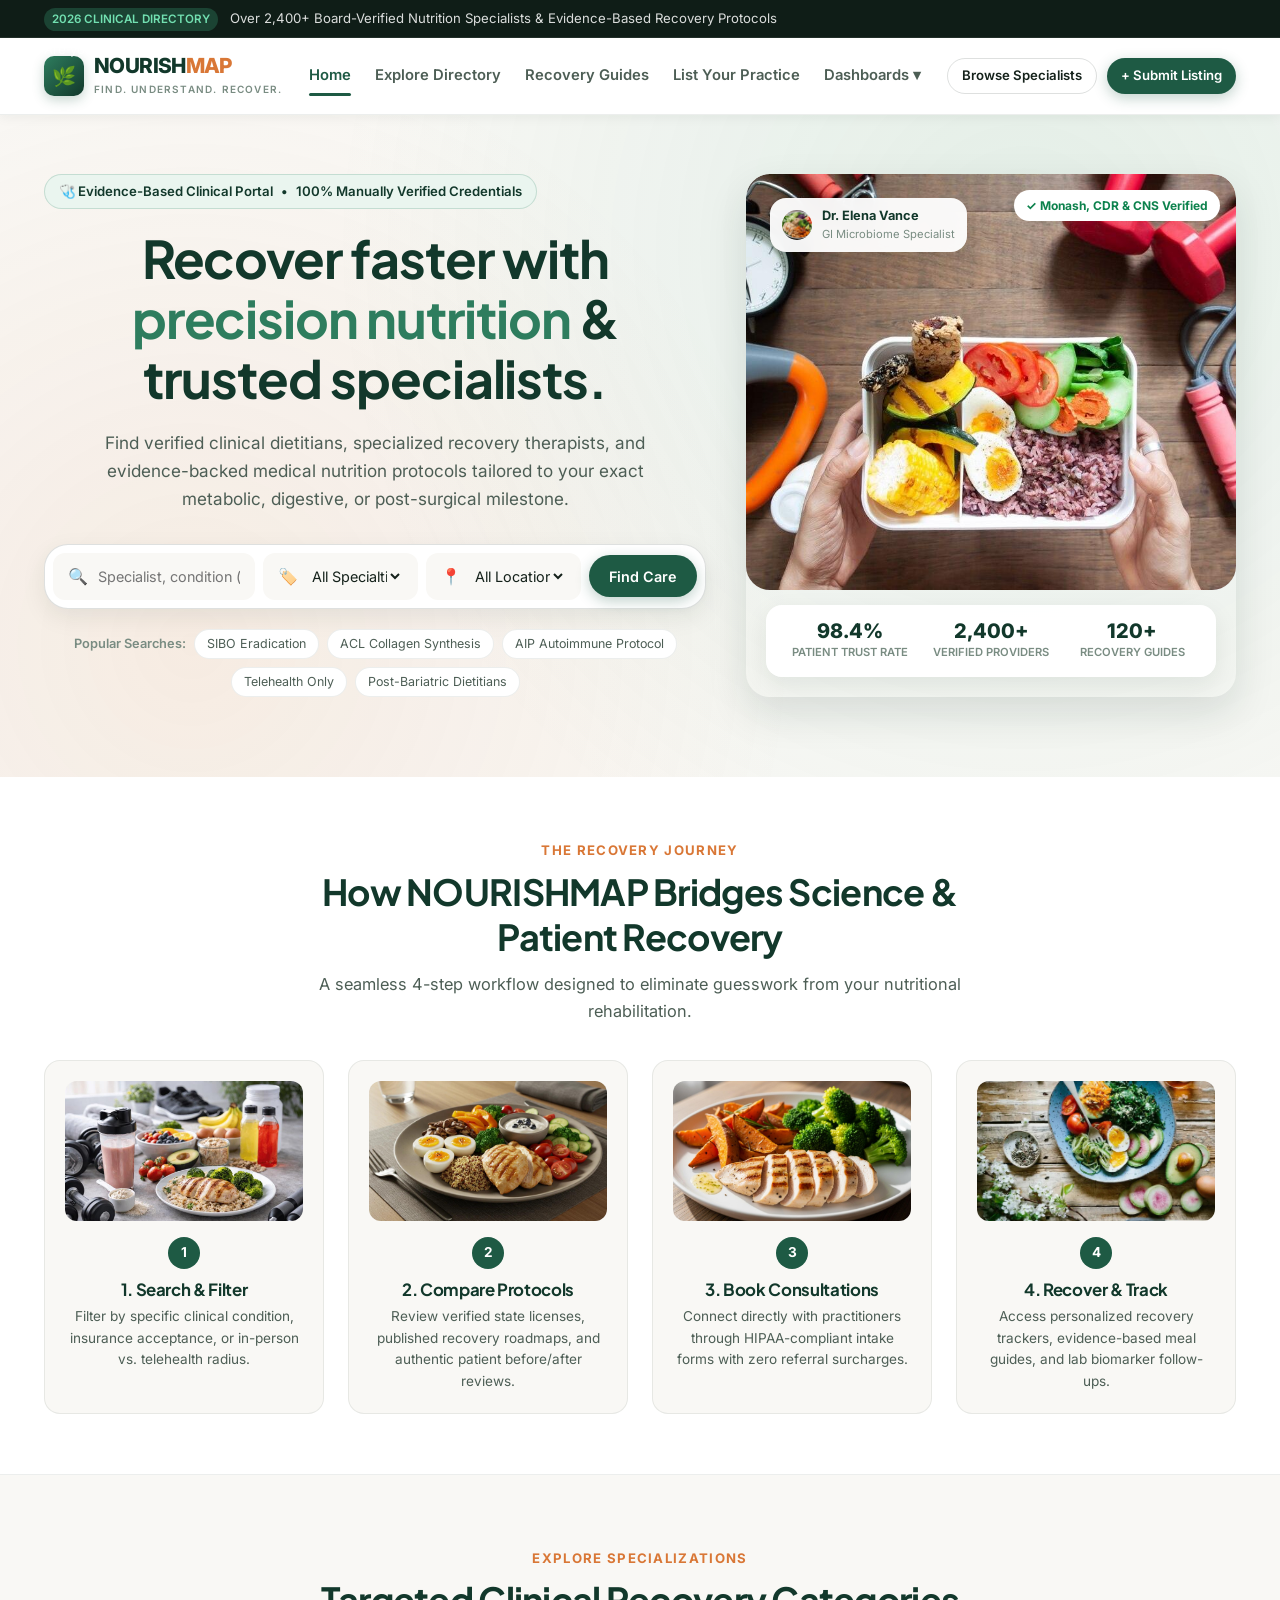
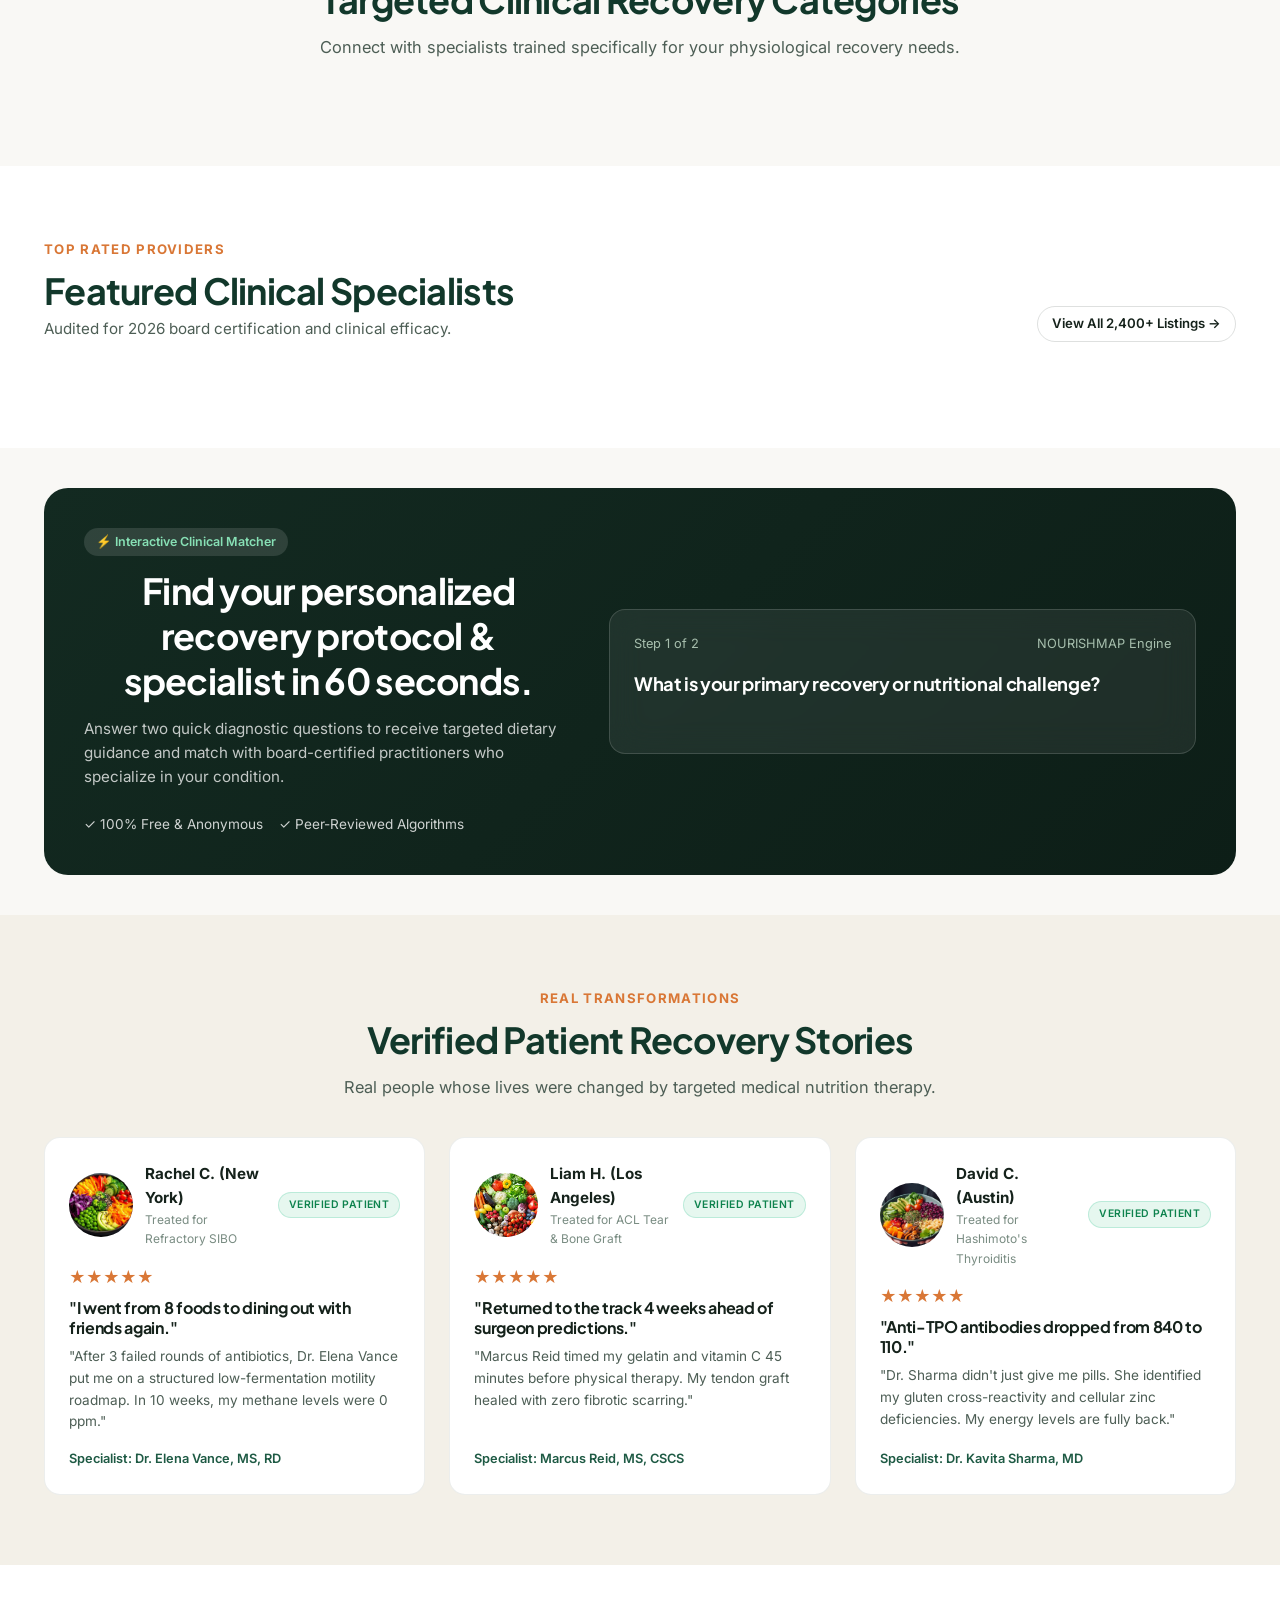
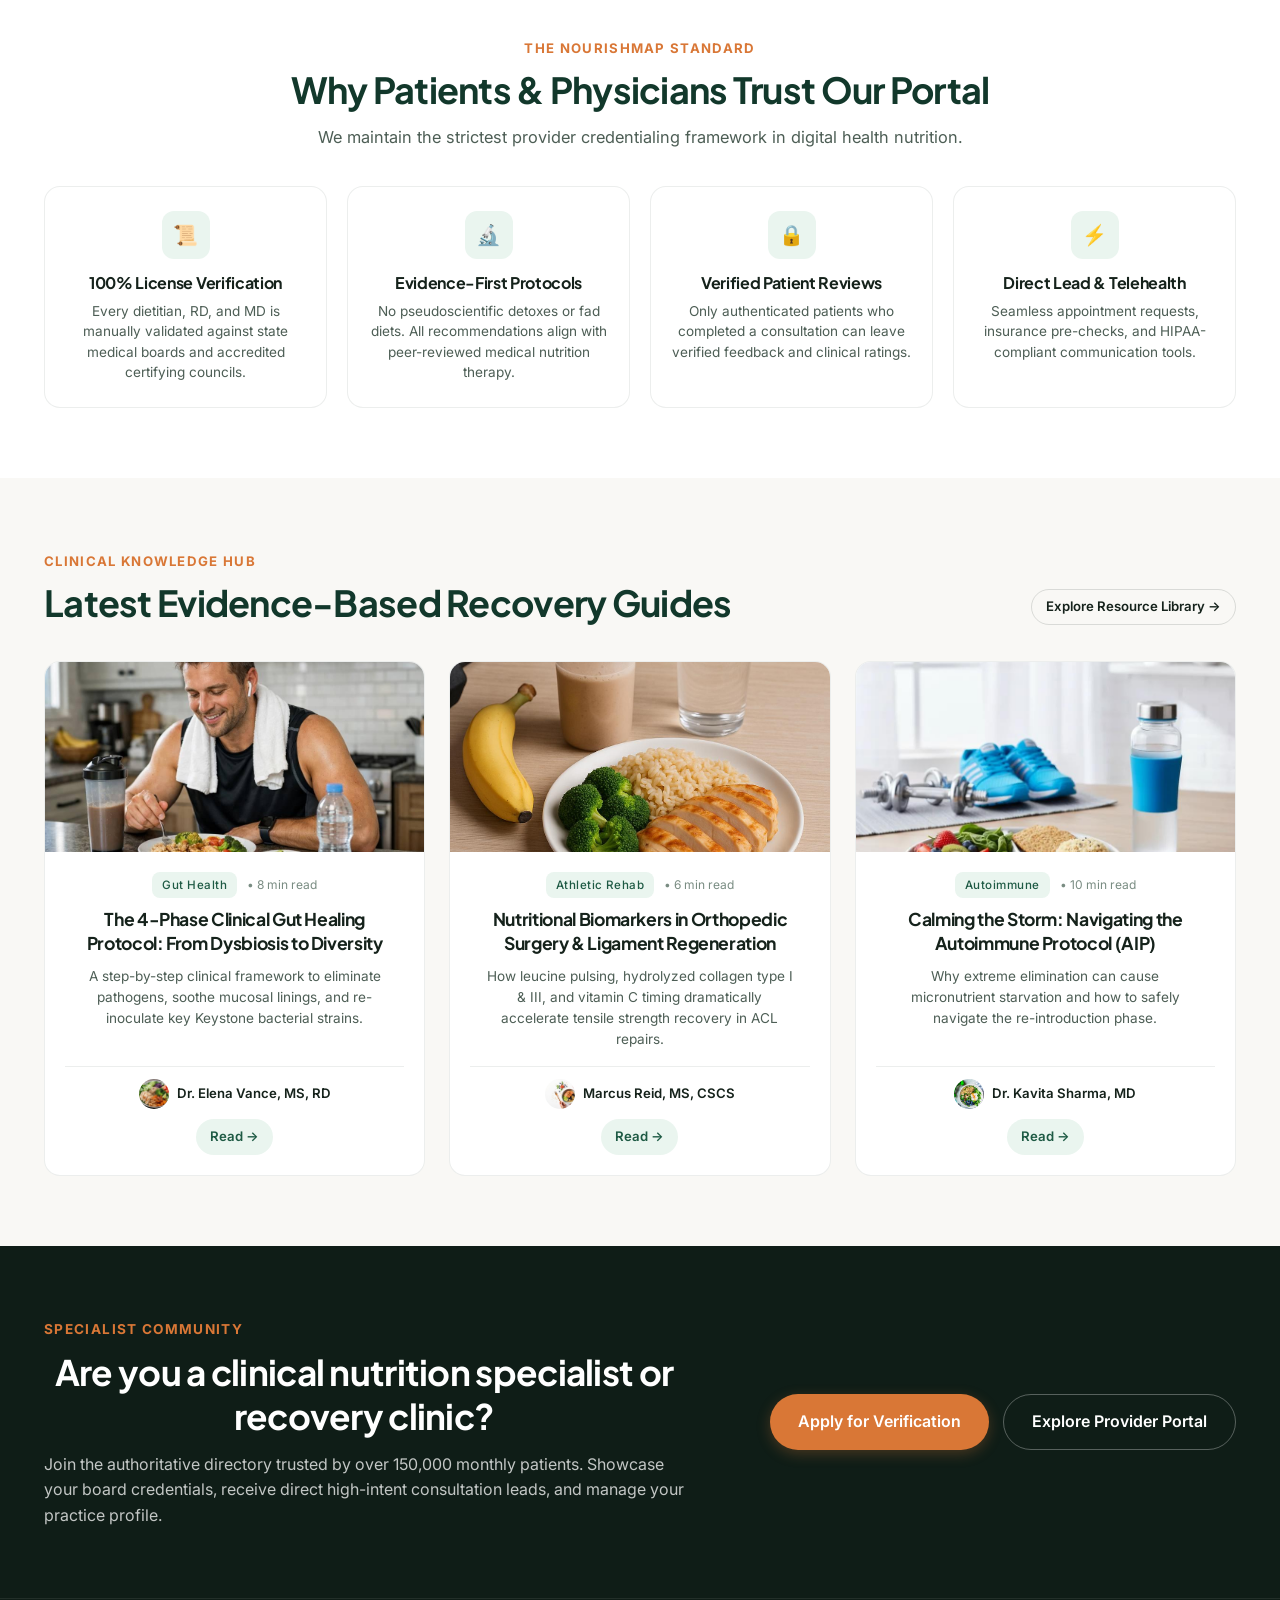
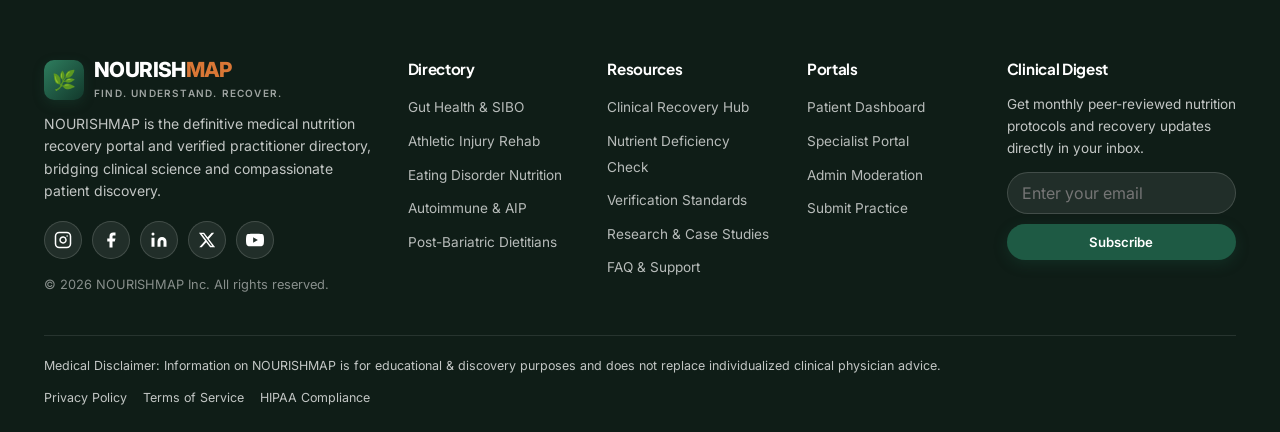
==== index.html @ ae3eff1d "first commit" ====
<!DOCTYPE html>
<html lang="en">
<head>
  <meta charset="UTF-8">
  <meta name="viewport" content="width=device-width, initial-scale=1.0">
  <title>NOURISHMAP — Nutrition Recovery Guide & Directory Portal | Find. Understand. Recover.</title>
  <meta name="description" content="Discover verified clinical nutritionists, dietitians, and specialized recovery protocols for Gut Health, Post-Bariatric, Eating Disorders, Autoimmune, and Athletic Injury.">
  
  <!-- Favicon -->
  <link rel="icon" type="image/svg+xml" href="images/favicon.svg">
  <link rel="alternate icon" href="favicon.svg">
  
  <!-- Fonts -->
  <link rel="preconnect" href="https://fonts.googleapis.com">
  <link rel="preconnect" href="https://fonts.gstatic.com" crossorigin>
  <link href="https://fonts.googleapis.com/css2?family=Fraunces:ital,opsz,wght@0,9..144,600;0,9..144,700;1,9..144,600&family=Inter:wght@400;500;600;700&family=Plus+Jakarta+Sans:wght@500;600;700;800&display=swap" rel="stylesheet">
  
  <!-- Stylesheet -->
  <link rel="stylesheet" href="css/styles.css">
</head>
<body data-page="home" class="has-topbar">

  <!-- Top Announcement Bar -->
  <div class="topbar">
    <div class="container topbar-content">
      <div>
        <span class="topbar-badge">2026 CLINICAL DIRECTORY</span>
        <span>Over 2,400+ Board-Verified Nutrition Specialists & Evidence-Based Recovery Protocols</span>
      </div>
      <div class="topbar-links">
        <a href="submit.html" class="topbar-link">Are you a Specialist? <strong>Join the Directory</strong></a>
        <a href="guides.html" class="topbar-link">Clinical Guides</a>
        <a href="user-dashboard.html" class="topbar-link">Patient Portal</a>
      </div>
    </div>
  </div>

  <!-- Header -->
  <header class="site-header">
    <div class="container header-inner">
      <a href="index.html" class="brand-logo">
        <div class="brand-icon">🌿</div>
        <div>
          <span class="brand-name">NOURISH<span>MAP</span></span>
          <span class="brand-tagline">Find. Understand. Recover.</span>
        </div>
      </a>

      <nav class="nav-desktop">
        <a href="index.html" class="nav-link">Home</a>
        <a href="directory.html" class="nav-link">Explore Directory</a>
        <a href="guides.html" class="nav-link">Recovery Guides</a>
        <a href="submit.html" class="nav-link">List Your Practice</a>
        
        <!-- Dashboard Dropdown -->
        <div class="dashboard-dropdown">
          <a href="#" class="nav-link" style="gap:4px;">Dashboards ▾</a>
          <div class="dropdown-menu">
            <a href="user-dashboard.html" class="dropdown-item">👤 Patient / User Dashboard</a>
            <a href="owner-dashboard.html" class="dropdown-item">🩺 Specialist Practice Portal</a>
            <a href="admin-dashboard.html" class="dropdown-item">⚙️ Admin Moderation Center</a>
          </div>
        </div>
      </nav>

      <div class="header-actions">
        <a href="directory.html" class="btn btn-outline btn-sm">Browse Specialists</a>
        <a href="submit.html" class="btn btn-primary btn-sm">+ Submit Listing</a>
        <button class="mobile-toggle" aria-label="Toggle Navigation">☰</button>
      </div>
    </div>
  </header>

  <!-- Hero Section with Rich Visuals -->
  <section class="hero-section">
    <div class="container hero-grid">
      <div>
        <div class="hero-badge">
          <span>🩺 Evidence-Based Clinical Portal</span>
          <span>•</span>
          <span>100% Manually Verified Credentials</span>
        </div>
        <h1 class="hero-title">
          Recover faster with <span class="highlight">precision nutrition</span> & trusted specialists.
        </h1>
        <p class="hero-description">
          Find verified clinical dietitians, specialized recovery therapists, and evidence-backed medical nutrition protocols tailored to your exact metabolic, digestive, or post-surgical milestone.
        </p>

        <!-- Smart Search Box -->
        <div class="hero-search-box">
          <form class="search-form" action="directory.html" method="GET">
            <div class="search-field">
              <span>🔍</span>
              <input type="text" name="q" placeholder="Specialist, condition (e.g. SIBO, ACL, AIP)...">
            </div>
            <div class="search-field">
              <span>🏷️</span>
              <select name="category">
                <option value="all">All Specialties</option>
                <option value="gut-health">Gut Health & SIBO</option>
                <option value="sports-injury">Athletic Injury & Rehab</option>
                <option value="ed-recovery">Eating Disorder Nutrition</option>
                <option value="autoimmune-chronic">Autoimmune & Fatigue</option>
                <option value="post-bariatric">Post-Bariatric</option>
                <option value="oncology-rehab">Oncology Recovery</option>
              </select>
            </div>
            <div class="search-field">
              <span>📍</span>
              <select name="loc">
                <option value="">All Locations / Telehealth</option>
                <option value="New York, NY">New York, NY</option>
                <option value="Los Angeles, CA">Los Angeles, CA</option>
                <option value="Chicago, IL">Chicago, IL</option>
                <option value="Austin, TX">Austin, TX</option>
                <option value="Seattle, WA">Seattle, WA</option>
                <option value="San Francisco, CA">San Francisco, CA</option>
                <option value="Boston, MA">Boston, MA</option>
                <option value="Miami, FL">Miami, FL</option>
                <option value="Denver, CO">Denver, CO</option>
              </select>
            </div>
            <button type="submit" class="btn btn-primary">Find Care</button>
          </form>
        </div>

        <div class="search-tags">
          <span class="search-tag-label">Popular Searches:</span>
          <a href="directory.html?q=SIBO" class="tag-btn">SIBO Eradication</a>
          <a href="directory.html?q=ACL" class="tag-btn">ACL Collagen Synthesis</a>
          <a href="directory.html?q=AIP" class="tag-btn">AIP Autoimmune Protocol</a>
          <a href="directory.html?q=Telehealth" class="tag-btn">Telehealth Only</a>
          <a href="directory.html?q=Bariatric" class="tag-btn">Post-Bariatric Dietitians</a>
        </div>
      </div>

      <!-- Hero Visual Showcase -->
      <div class="hero-visual-card">
        <div class="hero-image-wrapper">
          <img src="images/image-11.png" alt="Clinical Nutrition Consultation">
        </div>
        <div class="hero-verified-tag">
          <span>✓ Monash, CDR & CNS Verified</span>
        </div>
        
        <!-- Floating Doctor Preview Mini Card -->
        <div style="position:absolute; top:24px; left:24px; background:rgba(255,255,255,0.95); backdrop-filter:blur(8px); padding:8px 12px; border-radius:var(--radius-lg); display:flex; align-items:center; gap:10px; box-shadow:var(--shadow-md);">
          <img src="images/image-2.png" class="avatar-sm" alt="Dr. Elena Vance">
          <div>
            <div style="font-size:0.8rem; font-weight:700; color:var(--primary-dark);">Dr. Elena Vance</div>
            <div style="font-size:0.7rem; color:var(--text-muted);">GI Microbiome Specialist</div>
          </div>
        </div>

        <div class="hero-floating-stat">
          <div class="stat-item">
            <div class="stat-num">98.4%</div>
            <div class="stat-label">Patient Trust Rate</div>
          </div>
          <div class="stat-item">
            <div class="stat-num">2,400+</div>
            <div class="stat-label">Verified Providers</div>
          </div>
          <div class="stat-item">
            <div class="stat-num">120+</div>
            <div class="stat-label">Recovery Guides</div>
          </div>
        </div>
      </div>
    </div>
  </section>

  <!-- How It Works: 4-Step Recovery Discovery Diagram -->
  <section style="padding: 60px 0; background:#ffffff; border-bottom:1px solid var(--border-light);">
    <div class="container">
      <div class="section-header text-center">
        <span class="section-eyebrow">The Recovery Journey</span>
        <h2 class="section-title">How NOURISHMAP Bridges Science & Patient Recovery</h2>
        <p class="section-subtitle">A seamless 4-step workflow designed to eliminate guesswork from your nutritional rehabilitation.</p>
      </div>

      <div style="display:grid; grid-template-columns: repeat(auto-fit, minmax(240px, 1fr)); gap:24px;">
        
        <div style="background:var(--bg-main); border-radius:var(--radius-lg); overflow:hidden; border:1px solid var(--border-light); padding:20px; text-align:center; display:flex; flex-direction:column;">
          <div class="step-card-img">
            <img src="images/image-14.png" alt="Search and Diagnostic Match">
          </div>
          <div style="width:32px; height:32px; border-radius:50%; background:var(--primary); color:#ffffff; display:flex; align-items:center; justify-content:center; margin:0 auto 10px; font-weight:700; font-size:0.85rem;">1</div>
          <h4 style="font-size:1.05rem; margin-bottom:6px; color:var(--primary-dark);">1. Search & Filter</h4>
          <p style="font-size:0.85rem; color:var(--text-secondary);">Filter by specific clinical condition, insurance acceptance, or in-person vs. telehealth radius.</p>
        </div>

        <div style="background:var(--bg-main); border-radius:var(--radius-lg); overflow:hidden; border:1px solid var(--border-light); padding:20px; text-align:center; display:flex; flex-direction:column;">
          <div class="step-card-img">
            <img src="images/image-15.png" alt="Compare Credentials">
          </div>
          <div style="width:32px; height:32px; border-radius:50%; background:var(--primary); color:#ffffff; display:flex; align-items:center; justify-content:center; margin:0 auto 10px; font-weight:700; font-size:0.85rem;">2</div>
          <h4 style="font-size:1.05rem; margin-bottom:6px; color:var(--primary-dark);">2. Compare Protocols</h4>
          <p style="font-size:0.85rem; color:var(--text-secondary);">Review verified state licenses, published recovery roadmaps, and authentic patient before/after reviews.</p>
        </div>

        <div style="background:var(--bg-main); border-radius:var(--radius-lg); overflow:hidden; border:1px solid var(--border-light); padding:20px; text-align:center; display:flex; flex-direction:column;">
          <div class="step-card-img">
            <img src="images/image-16.png" alt="Direct Appointment Scheduler">
          </div>
          <div style="width:32px; height:32px; border-radius:50%; background:var(--primary); color:#ffffff; display:flex; align-items:center; justify-content:center; margin:0 auto 10px; font-weight:700; font-size:0.85rem;">3</div>
          <h4 style="font-size:1.05rem; margin-bottom:6px; color:var(--primary-dark);">3. Book Consultations</h4>
          <p style="font-size:0.85rem; color:var(--text-secondary);">Connect directly with practitioners through HIPAA-compliant intake forms with zero referral surcharges.</p>
        </div>

        <div style="background:var(--bg-main); border-radius:var(--radius-lg); overflow:hidden; border:1px solid var(--border-light); padding:20px; text-align:center; display:flex; flex-direction:column;">
          <div class="step-card-img">
            <img src="images/image-17.png" alt="Heal with Milestones">
          </div>
          <div style="width:32px; height:32px; border-radius:50%; background:var(--primary); color:#ffffff; display:flex; align-items:center; justify-content:center; margin:0 auto 10px; font-weight:700; font-size:0.85rem;">4</div>
          <h4 style="font-size:1.05rem; margin-bottom:6px; color:var(--primary-dark);">4. Recover & Track</h4>
          <p style="font-size:0.85rem; color:var(--text-secondary);">Access personalized recovery trackers, evidence-based meal guides, and lab biomarker follow-ups.</p>
        </div>

      </div>
    </div>
  </section>

  <!-- Categories Grid Section with Visual Thumbnails -->
  <section style="padding: 70px 0; background: var(--bg-main);">
    <div class="container">
      <div class="section-header text-center">
        <span class="section-eyebrow">Explore Specializations</span>
        <h2 class="section-title">Targeted Clinical Recovery Categories</h2>
        <p class="section-subtitle">Connect with specialists trained specifically for your physiological recovery needs.</p>
      </div>

      <div class="categories-grid" id="featuredCategories">
        <!-- Injected via JavaScript -->
      </div>
    </div>
  </section>

  <!-- Featured Verified Listings Carousel/Grid -->
  <section style="padding: 70px 0; background: #ffffff;">
    <div class="container">
      <div style="display:flex; justify-content:space-between; align-items:flex-end; margin-bottom: 36px; flex-wrap:wrap; gap:16px;">
        <div>
          <span class="section-eyebrow">Top Rated Providers</span>
          <h2 class="section-title" style="margin-bottom:0;">Featured Clinical Specialists</h2>
          <p style="color:var(--text-secondary); font-size:0.95rem; margin-top:4px;">Audited for 2026 board certification and clinical efficacy.</p>
        </div>
        <a href="directory.html" class="btn btn-outline btn-sm">View All 2,400+ Listings →</a>
      </div>

      <div class="listings-grid" id="featuredListingsGrid">
        <!-- Injected via JavaScript -->
      </div>
    </div>
  </section>

  <!-- Interactive Recovery Readiness Quiz Section -->
  <section class="container">
    <div class="interactive-quiz-section">
      <div class="quiz-grid">
        <div>
          <span class="quiz-badge">⚡ Interactive Clinical Matcher</span>
          <h2 class="quiz-title">Find your personalized recovery protocol & specialist in 60 seconds.</h2>
          <p class="quiz-desc">
            Answer two quick diagnostic questions to receive targeted dietary guidance and match with board-certified practitioners who specialize in your condition.
          </p>
          <div style="margin-top:24px; display:flex; gap:16px; font-size:0.85rem; color:rgba(255,255,255,0.8);">
            <span>✓ 100% Free & Anonymous</span>
            <span>✓ Peer-Reviewed Algorithms</span>
          </div>
        </div>

        <div class="quiz-card">
          <div class="quiz-step-indicator">
            <span id="quizStepText">Step 1 of 2</span>
            <span>NOURISHMAP Engine</span>
          </div>
          <h3 id="quizTitle" style="color:#ffffff; font-size:1.15rem; margin-bottom:16px;">What is your primary recovery or nutritional challenge?</h3>
          <div class="quiz-options" id="quizOptions">
            <!-- Injected via JS -->
          </div>
          <div class="quiz-result-box" id="quizResultBox">
            <!-- Results Injected -->
          </div>
        </div>
      </div>
    </div>
  </section>

  <!-- Patient Recovery Transformation Case Studies -->
  <section style="padding: 70px 0; background: var(--bg-subtle);">
    <div class="container">
      <div class="section-header text-center">
        <span class="section-eyebrow">Real Transformations</span>
        <h2 class="section-title">Verified Patient Recovery Stories</h2>
        <p class="section-subtitle">Real people whose lives were changed by targeted medical nutrition therapy.</p>
      </div>

      <div style="display:grid; grid-template-columns: repeat(auto-fit, minmax(320px, 1fr)); gap:24px;">
        
        <div style="background:#ffffff; border-radius:var(--radius-lg); border:1px solid var(--border-light); padding:24px; display:flex; flex-direction:column; height:100%;">
          <div style="display:flex; align-items:center; gap:12px; margin-bottom:16px;">
            <img src="images/q (4).png" class="avatar-lg" alt="Rachel C.">
            <div>
              <div style="font-weight:700; font-size:0.95rem;">Rachel C. (New York)</div>
              <div style="font-size:0.75rem; color:var(--text-muted);">Treated for Refractory SIBO</div>
            </div>
            <span class="badge badge-verified" style="margin-left:auto; font-size:0.65rem;">Verified Patient</span>
          </div>
          <div style="color:#d97736; margin-bottom:8px;">★★★★★</div>
          <h4 style="font-size:1rem; margin-bottom:8px;">"I went from 8 foods to dining out with friends again."</h4>
          <p style="font-size:0.85rem; color:var(--text-secondary); line-height:1.6; margin-bottom:16px;">
            "After 3 failed rounds of antibiotics, Dr. Elena Vance put me on a structured low-fermentation motility roadmap. In 10 weeks, my methane levels were 0 ppm."
          </p>
          <div style="margin-top:auto; font-size:0.8rem; color:var(--primary); font-weight:600;">
            Specialist: Dr. Elena Vance, MS, RD
          </div>
        </div>

        <div style="background:#ffffff; border-radius:var(--radius-lg); border:1px solid var(--border-light); padding:24px; display:flex; flex-direction:column; height:100%;">
          <div style="display:flex; align-items:center; gap:12px; margin-bottom:16px;">
            <img src="images/q (5).png" class="avatar-lg" alt="Liam H.">
            <div>
              <div style="font-weight:700; font-size:0.95rem;">Liam H. (Los Angeles)</div>
              <div style="font-size:0.75rem; color:var(--text-muted);">Treated for ACL Tear & Bone Graft</div>
            </div>
            <span class="badge badge-verified" style="margin-left:auto; font-size:0.65rem;">Verified Patient</span>
          </div>
          <div style="color:#d97736; margin-bottom:8px;">★★★★★</div>
          <h4 style="font-size:1rem; margin-bottom:8px;">"Returned to the track 4 weeks ahead of surgeon predictions."</h4>
          <p style="font-size:0.85rem; color:var(--text-secondary); line-height:1.6; margin-bottom:16px;">
            "Marcus Reid timed my gelatin and vitamin C 45 minutes before physical therapy. My tendon graft healed with zero fibrotic scarring."
          </p>
          <div style="margin-top:auto; font-size:0.8rem; color:var(--primary); font-weight:600;">
            Specialist: Marcus Reid, MS, CSCS
          </div>
        </div>

        <div style="background:#ffffff; border-radius:var(--radius-lg); border:1px solid var(--border-light); padding:24px; display:flex; flex-direction:column; height:100%;">
          <div style="display:flex; align-items:center; gap:12px; margin-bottom:16px;">
            <img src="images/q (7).png" class="avatar-lg" alt="David C.">
            <div>
              <div style="font-weight:700; font-size:0.95rem;">David C. (Austin)</div>
              <div style="font-size:0.75rem; color:var(--text-muted);">Treated for Hashimoto's Thyroiditis</div>
            </div>
            <span class="badge badge-verified" style="margin-left:auto; font-size:0.65rem;">Verified Patient</span>
          </div>
          <div style="color:#d97736; margin-bottom:8px;">★★★★★</div>
          <h4 style="font-size:1rem; margin-bottom:8px;">"Anti-TPO antibodies dropped from 840 to 110."</h4>
          <p style="font-size:0.85rem; color:var(--text-secondary); line-height:1.6; margin-bottom:16px;">
            "Dr. Sharma didn't just give me pills. She identified my gluten cross-reactivity and cellular zinc deficiencies. My energy levels are fully back."
          </p>
          <div style="margin-top:auto; font-size:0.8rem; color:var(--primary); font-weight:600;">
            Specialist: Dr. Kavita Sharma, MD
          </div>
        </div>

      </div>
    </div>
  </section>

  <!-- Trust & Verification Pillars -->
  <section style="padding: 70px 0; background:#ffffff;">
    <div class="container">
      <div class="section-header text-center">
        <span class="section-eyebrow">The NOURISHMAP Standard</span>
        <h2 class="section-title">Why Patients & Physicians Trust Our Portal</h2>
        <p class="section-subtitle">We maintain the strictest provider credentialing framework in digital health nutrition.</p>
      </div>

      <div class="trust-pillars">
        <div class="trust-pillar-card">
          <div class="trust-icon">📜</div>
          <h3 class="trust-pillar-title">100% License Verification</h3>
          <p class="trust-pillar-desc">Every dietitian, RD, and MD is manually validated against state medical boards and accredited certifying councils.</p>
        </div>
        <div class="trust-pillar-card">
          <div class="trust-icon">🔬</div>
          <h3 class="trust-pillar-title">Evidence-First Protocols</h3>
          <p class="trust-pillar-desc">No pseudoscientific detoxes or fad diets. All recommendations align with peer-reviewed medical nutrition therapy.</p>
        </div>
        <div class="trust-pillar-card">
          <div class="trust-icon">🔒</div>
          <h3 class="trust-pillar-title">Verified Patient Reviews</h3>
          <p class="trust-pillar-desc">Only authenticated patients who completed a consultation can leave verified feedback and clinical ratings.</p>
        </div>
        <div class="trust-pillar-card">
          <div class="trust-icon">⚡</div>
          <h3 class="trust-pillar-title">Direct Lead & Telehealth</h3>
          <p class="trust-pillar-desc">Seamless appointment requests, insurance pre-checks, and HIPAA-compliant communication tools.</p>
        </div>
      </div>
    </div>
  </section>

  <!-- Editorial Recovery Guides Preview with Visuals -->
  <section style="padding: 70px 0; background: var(--bg-main);">
    <div class="container">
      <div style="display:flex; justify-content:space-between; align-items:flex-end; margin-bottom: 36px; flex-wrap:wrap; gap:16px;">
        <div>
          <span class="section-eyebrow">Clinical Knowledge Hub</span>
          <h2 class="section-title" style="margin-bottom:0;">Latest Evidence-Based Recovery Guides</h2>
        </div>
        <a href="guides.html" class="btn btn-outline btn-sm">Explore Resource Library →</a>
      </div>

      <div class="guides-grid">
        <div class="guide-card">
          <div class="guide-img-box">
            <img src="images/image-7.png" alt="Gut healing protocol">
          </div>
          <div class="guide-content">
            <div class="guide-meta">
              <span class="badge badge-tag">Gut Health</span>
              <span>• 8 min read</span>
            </div>
            <h3 class="guide-title"><a href="guides.html">The 4-Phase Clinical Gut Healing Protocol: From Dysbiosis to Diversity</a></h3>
            <p class="guide-excerpt">A step-by-step clinical framework to eliminate pathogens, soothe mucosal linings, and re-inoculate key Keystone bacterial strains.</p>
            <div class="guide-footer">
              <div class="guide-author">
                <img src="images/image-2.png" class="guide-author-avatar" alt="Dr. Vance">
                <span>Dr. Elena Vance, MS, RD</span>
              </div>
              <a href="guides.html" class="btn btn-sm btn-subtle">Read →</a>
            </div>
          </div>
        </div>

        <div class="guide-card">
          <div class="guide-img-box">
            <img src="images/image-8.png" alt="Collagen synthesis">
          </div>
          <div class="guide-content">
            <div class="guide-meta">
              <span class="badge badge-tag">Athletic Rehab</span>
              <span>• 6 min read</span>
            </div>
            <h3 class="guide-title"><a href="guides.html">Nutritional Biomarkers in Orthopedic Surgery & Ligament Regeneration</a></h3>
            <p class="guide-excerpt">How leucine pulsing, hydrolyzed collagen type I & III, and vitamin C timing dramatically accelerate tensile strength recovery in ACL repairs.</p>
            <div class="guide-footer">
              <div class="guide-author">
                <img src="images/image-1.png" class="guide-author-avatar" alt="Marcus Reid">
                <span>Marcus Reid, MS, CSCS</span>
              </div>
              <a href="guides.html" class="btn btn-sm btn-subtle">Read →</a>
            </div>
          </div>
        </div>

        <div class="guide-card">
          <div class="guide-img-box">
            <img src="images/image-9.png" alt="AIP Protocol">
          </div>
          <div class="guide-content">
            <div class="guide-meta">
              <span class="badge badge-tag">Autoimmune</span>
              <span>• 10 min read</span>
            </div>
            <h3 class="guide-title"><a href="guides.html">Calming the Storm: Navigating the Autoimmune Protocol (AIP)</a></h3>
            <p class="guide-excerpt">Why extreme elimination can cause micronutrient starvation and how to safely navigate the re-introduction phase.</p>
            <div class="guide-footer">
              <div class="guide-author">
                <img src="images/image-4.png" class="guide-author-avatar" alt="Dr. Sharma">
                <span>Dr. Kavita Sharma, MD</span>
              </div>
              <a href="guides.html" class="btn btn-sm btn-subtle">Read →</a>
            </div>
          </div>
        </div>
      </div>
    </div>
  </section>

  <!-- Provider CTA Banner with Images -->
  <section style="background: var(--bg-dark); color:#ffffff; padding: 70px 0;">
    <div class="container" style="display:flex; justify-content:space-between; align-items:center; flex-wrap:wrap; gap:32px;">
      <div style="max-width:640px;">
        <span style="color:var(--secondary); font-weight:700; font-size:0.85rem; text-transform:uppercase; letter-spacing:0.1em;">Specialist Community</span>
        <h2 style="color:#ffffff; font-size:2.2rem; margin:8px 0 14px;">Are you a clinical nutrition specialist or recovery clinic?</h2>
        <p style="color:rgba(255,255,255,0.75); font-size:1rem; line-height:1.6;">
          Join the authoritative directory trusted by over 150,000 monthly patients. Showcase your board credentials, receive direct high-intent consultation leads, and manage your practice profile.
        </p>
      </div>
      <div style="display:flex; gap:14px; flex-wrap:wrap;">
        <a href="submit.html" class="btn btn-secondary btn-lg">Apply for Verification</a>
        <a href="owner-dashboard.html" class="btn btn-outline btn-lg" style="color:#ffffff; border-color:rgba(255,255,255,0.3);">Explore Provider Portal</a>
      </div>
    </div>
  </section>

  <!-- Compare Modal -->
  <div class="modal-backdrop" id="compareModal">
    <div class="modal-content" style="max-width:800px;">
      <button class="modal-close-btn" onclick="document.getElementById('compareModal').classList.remove('open')">✕</button>
      <h3 style="font-size:1.4rem; color:var(--primary-dark); margin-bottom:18px;">Specialist Side-by-Side Comparison</h3>
      <div id="compareModalBody">
        <!-- Content Injected via JS -->
      </div>
    </div>
  </div>

  <!-- Footer -->
  <footer class="site-footer">
    <div class="container">
      <div class="footer-grid">
        <div class="footer-brand">
          <a href="index.html" class="brand-logo">
            <div class="brand-icon">🌿</div>
            <div>
              <span class="brand-name">NOURISH<span style="color:var(--secondary)">MAP</span></span>
              <span class="brand-tagline" style="color:rgba(255,255,255,0.6);">Find. Understand. Recover.</span>
            </div>
          </a>
          <p>
            NOURISHMAP is the definitive medical nutrition recovery portal and verified practitioner directory, bridging clinical science and compassionate patient discovery.
          </p>
          <div class="footer-social-links">
            <a href="https://instagram.com" class="footer-social-icon" target="_blank" rel="noopener noreferrer" title="Instagram" aria-label="Instagram">
              <svg width="18" height="18" viewBox="0 0 24 24" fill="none" stroke="currentColor" stroke-width="2" stroke-linecap="round" stroke-linejoin="round"><rect x="2" y="2" width="20" height="20" rx="5" ry="5"></rect><path d="M16 11.37A4 4 0 1 1 12.63 8 4 4 0 0 1 16 11.37z"></path><line x1="17.5" y1="6.5" x2="17.51" y2="6.5"></line></svg>
            </a>
            <a href="https://facebook.com" class="footer-social-icon" target="_blank" rel="noopener noreferrer" title="Facebook" aria-label="Facebook">
              <svg width="18" height="18" viewBox="0 0 24 24" fill="currentColor"><path d="M18 2h-3a5 5 0 0 0-5 5v3H7v4h3v8h4v-8h3l1-4h-4V7a1 1 0 0 1 1-1h3z"></path></svg>
            </a>
            <a href="https://linkedin.com" class="footer-social-icon" target="_blank" rel="noopener noreferrer" title="LinkedIn" aria-label="LinkedIn">
              <svg width="18" height="18" viewBox="0 0 24 24" fill="currentColor"><path d="M16 8a6 6 0 0 1 6 6v7h-4v-7a2 2 0 0 0-2-2 2 2 0 0 0-2 2v7h-4v-7a6 6 0 0 1 6-6z"></path><rect x="2" y="9" width="4" height="12"></rect><circle cx="4" cy="4" r="2"></circle></svg>
            </a>
            <a href="https://x.com" class="footer-social-icon" target="_blank" rel="noopener noreferrer" title="X / Twitter" aria-label="X">
              <svg width="18" height="18" viewBox="0 0 24 24" fill="currentColor"><path d="M18.244 2.25h3.308l-7.227 8.26 8.502 11.24H16.17l-5.214-6.817L4.99 21.75H1.68l7.73-8.835L1.254 2.25H8.08l4.713 6.231zm-1.161 17.52h1.833L7.084 4.126H5.117z"></path></svg>
            </a>
            <a href="https://youtube.com" class="footer-social-icon" target="_blank" rel="noopener noreferrer" title="YouTube" aria-label="YouTube">
              <svg width="18" height="18" viewBox="0 0 24 24" fill="currentColor"><path d="M23.498 6.186a3.016 3.016 0 0 0-2.122-2.136C19.505 3.545 12 3.545 12 3.545s-7.505 0-9.377.505A3.017 3.017 0 0 0 .502 6.186C0 8.07 0 12 0 12s0 3.93.502 5.814a3.016 3.016 0 0 0 2.122 2.136c1.871.505 9.376.505 9.376.505s7.505 0 9.377-.505a3.015 3.015 0 0 0 2.122-2.136C24 15.93 24 12 24 12s0-3.93-.502-5.814zM9.545 15.568V8.432L15.818 12l-6.273 3.568z"></path></svg>
            </a>
          </div>
          <div style="font-size:0.8rem; color:rgba(255,255,255,0.5);">
            © 2026 NOURISHMAP Inc. All rights reserved.
          </div>
        </div>

        <div>
          <h4 class="footer-heading">Directory</h4>
          <ul class="footer-links">
            <li class="footer-link"><a href="directory.html?category=gut-health">Gut Health & SIBO</a></li>
            <li class="footer-link"><a href="directory.html?category=sports-injury">Athletic Injury Rehab</a></li>
            <li class="footer-link"><a href="directory.html?category=ed-recovery">Eating Disorder Nutrition</a></li>
            <li class="footer-link"><a href="directory.html?category=autoimmune-chronic">Autoimmune & AIP</a></li>
            <li class="footer-link"><a href="directory.html?category=post-bariatric">Post-Bariatric Dietitians</a></li>
          </ul>
        </div>

        <div>
          <h4 class="footer-heading">Resources</h4>
          <ul class="footer-links">
            <li class="footer-link"><a href="guides.html">Clinical Recovery Hub</a></li>
            <li class="footer-link"><a href="guides.html">Nutrient Deficiency Check</a></li>
            <li class="footer-link"><a href="submit.html">Verification Standards</a></li>
            <li class="footer-link"><a href="guides.html">Research & Case Studies</a></li>
            <li class="footer-link"><a href="submit.html">FAQ & Support</a></li>
          </ul>
        </div>

        <div>
          <h4 class="footer-heading">Portals</h4>
          <ul class="footer-links">
            <li class="footer-link"><a href="user-dashboard.html">Patient Dashboard</a></li>
            <li class="footer-link"><a href="owner-dashboard.html">Specialist Portal</a></li>
            <li class="footer-link"><a href="admin-dashboard.html">Admin Moderation</a></li>
            <li class="footer-link"><a href="submit.html">Submit Practice</a></li>
          </ul>
        </div>

        <div class="footer-newsletter">
          <h4 class="footer-heading">Clinical Digest</h4>
          <p style="font-size:0.85rem; margin-bottom:12px;">Get monthly peer-reviewed nutrition protocols and recovery updates directly in your inbox.</p>
          <form onsubmit="event.preventDefault(); showToast('Subscribed to NOURISHMAP Clinical Digest!');">
            <input type="email" placeholder="Enter your email" required>
            <button type="submit" class="btn btn-primary btn-sm" style="width:100%;">Subscribe</button>
          </form>
        </div>
      </div>

      <div class="footer-bottom">
        <div>Medical Disclaimer: Information on NOURISHMAP is for educational & discovery purposes and does not replace individualized clinical physician advice.</div>
        <div style="display:flex; gap:16px;">
          <a href="#">Privacy Policy</a>
          <a href="#">Terms of Service</a>
          <a href="#">HIPAA Compliance</a>
        </div>
      </div>
    </div>
  </footer>

  <!-- Scripts -->
  <script src="js/data.js"></script>
  <script src="js/app.js"></script>
</body>
</html>
---- css/styles.css ----
:root {
  --primary: #1e5a44;
  --primary-dark: #12382b;
  --primary-light: #2e7d5e;
  --primary-soft: #eaf5ef;
  --primary-glow: rgba(46, 125, 94, 0.15);
  
  --secondary: #d97736;
  --secondary-dark: #b85b1f;
  --secondary-soft: #fbf0e8;
  
  --accent-teal: #0d9488;
  --accent-blue: #2563eb;
  --accent-emerald: #10b981;
  --accent-amber: #f59e0b;
  --accent-purple: #8b5cf6;
  
  --bg-main: #f9f8f5;
  --bg-surface: #ffffff;
  --bg-subtle: #f3f0e8;
  --bg-dark: #0f1d17;
  --bg-dark-surface: #182c23;
  
  --text-primary: #15221b;
  --text-secondary: #4d5e55;
  --text-muted: #798c82;
  --text-light: #f9fafb;
  
  --border-light: rgba(24, 40, 32, 0.08);
  --border-medium: rgba(24, 40, 32, 0.14);
  --border-focus: #2e7d5e;
  
  --radius-xs: 4px;
  --radius-sm: 8px;
  --radius-md: 12px;
  --radius-lg: 16px;
  --radius-xl: 24px;
  --radius-full: 9999px;
  
  --shadow-xs: 0 1px 2px rgba(18, 38, 29, 0.05);
  --shadow-sm: 0 4px 12px rgba(18, 38, 29, 0.06);
  --shadow-md: 0 8px 24px rgba(18, 38, 29, 0.08);
  --shadow-lg: 0 16px 40px rgba(18, 38, 29, 0.12);
  --shadow-hover: 0 20px 48px rgba(18, 38, 29, 0.16);
  
  --font-display: 'Plus Jakarta Sans', -apple-system, BlinkMacSystemFont, 'Segoe UI', Roboto, sans-serif;
  --font-body: 'Inter', -apple-system, BlinkMacSystemFont, 'Segoe UI', Roboto, sans-serif;
  --font-serif: 'Fraunces', Georgia, serif;
  
  --container-max: 1240px;
  --header-height: 76px;
  --transition-fast: 0.18s cubic-bezier(0.16, 1, 0.3, 1);
  --transition-normal: 0.28s cubic-bezier(0.16, 1, 0.3, 1);
}

/* ==========================================================================
   1. GLOBAL RESET & BASE RULES
   ========================================================================== */
*, *::before, *::after {
  box-sizing: border-box;
  margin: 0;
  padding: 0;
}

html {
  font-size: 16px;
  scroll-behavior: smooth;
  -webkit-text-size-adjust: 100%;
  overflow-x: hidden;
}

body {
  font-family: var(--font-body);
  background-color: var(--bg-main);
  color: var(--text-primary);
  line-height: 1.6;
  -webkit-font-smoothing: antialiased;
  -moz-osx-font-smoothing: grayscale;
  overflow-x: hidden;
  width: 100%;
  min-height: 100vh;
  display: flex;
  flex-direction: column;
  padding-top: var(--header-height);
}

h1, h2, h3, h4, h5, h6 {
  font-family: var(--font-display);
  color: var(--text-primary);
  line-height: 1.25;
  font-weight: 700;
  letter-spacing: -0.02em;
  word-wrap: break-word;
  overflow-wrap: break-word;
}

h1 { 
  font-size: clamp(2rem, 4.5vw, 3.25rem); 
  text-align: center;
  margin-left: auto;
  margin-right: auto;
  max-width: 960px;
}
h2 { font-size: clamp(1.6rem, 3.2vw, 2.25rem); text-align: center; }
h3 { font-size: clamp(1.25rem, 2.2vw, 1.6rem); }
h4 { font-size: clamp(1.05rem, 1.6vw, 1.25rem); }
h5 { font-size: 1rem; }
h6 { font-size: 0.875rem; }

p, li, span, a, input, select, textarea, button {
  word-wrap: break-word;
  overflow-wrap: break-word;
}

a {
  color: inherit;
  text-decoration: none;
  transition: color var(--transition-fast);
}

img, video {
  max-width: 100%;
  height: auto;
  display: block;
}

button, input, select, textarea {
  font-family: inherit;
  font-size: inherit;
  color: inherit;
}

button {
  cursor: pointer;
  border: none;
  background: none;
  touch-action: manipulation;
}

/* ==========================================================================
   2. EQUAL CONTAINER SYSTEM
   ========================================================================== */
.container {
  width: 100%;
  max-width: var(--container-max);
  margin-left: auto;
  margin-right: auto;
  padding-left: 24px;
  padding-right: 24px;
}

.container-wide {
  width: 100%;
  max-width: 1400px;
  margin-left: auto;
  margin-right: auto;
  padding-left: 24px;
  padding-right: 24px;
}

.container-narrow {
  width: 100%;
  max-width: 900px;
  margin-left: auto;
  margin-right: auto;
  padding-left: 24px;
  padding-right: 24px;
}

/* Equal Section Spacing System */
.section {
  padding: 64px 0;
  width: 100%;
}

.section-sm {
  padding: 40px 0;
}

.section-lg {
  padding: 80px 0;
}

.section-header {
  margin-bottom: 36px;
  width: 100%;
  text-align: center;
  max-width: 800px;
  margin-left: auto;
  margin-right: auto;
}

.section-header.text-center {
  text-align: center;
  max-width: 760px;
  margin-left: auto;
  margin-right: auto;
}

.section-eyebrow {
  display: inline-flex;
  align-items: center;
  justify-content: center;
  gap: 6px;
  color: var(--secondary);
  font-size: 0.825rem;
  font-weight: 700;
  text-transform: uppercase;
  letter-spacing: 0.1em;
  margin-bottom: 8px;
  text-align: center;
  margin-left: auto;
  margin-right: auto;
}

.section-title {
  color: var(--primary-dark);
  margin-bottom: 12px;
  text-align: center;
}

.section-subtitle {
  font-size: 1.025rem;
  color: var(--text-secondary);
  line-height: 1.6;
  text-align: center;
  max-width: 720px;
  margin-left: auto;
  margin-right: auto;
}

/* ==========================================================================
   3. TOPBAR & NAVIGATION (PERMANENTLY FIXED NAVBAR ACROSS ALL VIEWS)
   ========================================================================== */
.topbar {
  background-color: var(--bg-dark);
  color: rgba(255, 255, 255, 0.85);
  font-size: 0.825rem;
  padding: 8px 0;
  border-bottom: 1px solid rgba(255, 255, 255, 0.08);
  width: 100%;
}

.topbar-content {
  display: flex;
  justify-content: space-between;
  align-items: center;
  flex-wrap: wrap;
  gap: 8px 16px;
}

.topbar-badge {
  background: rgba(46, 125, 94, 0.4);
  color: #72e0b1;
  padding: 2px 8px;
  border-radius: var(--radius-full);
  font-size: 0.725rem;
  font-weight: 600;
  margin-right: 8px;
  display: inline-block;
}

.topbar-links {
  display: flex;
  align-items: center;
  gap: 16px;
  flex-wrap: wrap;
}

.topbar-link {
  display: inline-flex;
  align-items: center;
  gap: 6px;
  color: rgba(255, 255, 255, 0.75);
  font-size: 0.825rem;
}

.topbar-link:hover {
  color: #ffffff;
}

.site-header {
  position: fixed;
  top: 0;
  left: 0;
  right: 0;
  z-index: 1000;
  background: rgba(255, 255, 255, 0.98);
  backdrop-filter: blur(16px);
  -webkit-backdrop-filter: blur(16px);
  border-bottom: 1px solid var(--border-light);
  box-shadow: 0 2px 12px rgba(18, 38, 29, 0.06);
  transition: all var(--transition-fast);
  width: 100%;
}

.site-header.scrolled {
  box-shadow: var(--shadow-sm);
  background: rgba(255, 255, 255, 0.99);
}

/* Desktop with Topbar: Fixed Topbar + Offset Site Header */
@media (min-width: 1025px) {
  .topbar {
    position: fixed;
    top: 0;
    left: 0;
    right: 0;
    width: 100%;
    height: 38px;
    z-index: 1001;
    box-sizing: border-box;
  }

  body.has-topbar,
  body:has(.topbar) {
    padding-top: calc(var(--header-height) + 38px);
  }

  body.has-topbar .site-header,
  body:has(.topbar) .site-header {
    top: 38px;
  }

  body.has-topbar .directory-sidebar,
  body:has(.topbar) .directory-sidebar,
  body.has-topbar .booking-widget-card,
  body:has(.topbar) .booking-widget-card {
    top: calc(var(--header-height) + 38px + 16px);
  }
}

.header-inner {
  display: flex;
  align-items: center;
  justify-content: space-between;
  height: var(--header-height);
  width: 100%;
}

.brand-logo {
  display: flex;
  align-items: center;
  gap: 10px;
  flex-shrink: 0;
}

.brand-icon {
  width: 40px;
  height: 40px;
  background: linear-gradient(135deg, var(--primary-light), var(--primary-dark));
  border-radius: 10px;
  display: flex;
  align-items: center;
  justify-content: center;
  color: #ffffff;
  font-size: 1.2rem;
  box-shadow: 0 4px 12px rgba(30, 90, 68, 0.25);
  flex-shrink: 0;
}

.brand-name {
  font-size: 1.3rem;
  font-weight: 800;
  letter-spacing: -0.03em;
  color: var(--primary-dark);
  line-height: 1.1;
}

.brand-name span {
  color: var(--secondary);
}

.brand-tagline {
  display: block;
  font-size: 0.625rem;
  font-weight: 600;
  letter-spacing: 0.12em;
  text-transform: uppercase;
  color: var(--text-muted);
}

.nav-desktop {
  display: flex;
  align-items: center;
  gap: 24px;
}

.nav-link {
  font-weight: 600;
  font-size: 0.925rem;
  color: var(--text-secondary);
  position: relative;
  padding: 8px 0;
  display: inline-flex;
  align-items: center;
  gap: 5px;
}

.nav-link:hover, .nav-link.active {
  color: var(--primary);
}

.nav-link.active::after {
  content: '';
  position: absolute;
  bottom: 0;
  left: 0;
  right: 0;
  height: 2.5px;
  background: var(--primary);
  border-radius: var(--radius-full);
}

.header-actions {
  display: flex;
  align-items: center;
  gap: 10px;
  flex-shrink: 0;
}

.dashboard-dropdown {
  position: relative;
}

.dropdown-menu {
  position: absolute;
  top: 100%;
  right: 0;
  margin-top: 10px;
  background: #ffffff;
  min-width: 230px;
  border-radius: var(--radius-md);
  box-shadow: var(--shadow-lg);
  border: 1px solid var(--border-light);
  padding: 8px;
  opacity: 0;
  visibility: hidden;
  transform: translateY(8px);
  transition: all var(--transition-fast);
  z-index: 1010;
}

.dashboard-dropdown:hover .dropdown-menu,
.dashboard-dropdown.open .dropdown-menu {
  opacity: 1;
  visibility: visible;
  transform: translateY(0);
}

.dropdown-item {
  display: flex;
  align-items: center;
  gap: 10px;
  padding: 10px 14px;
  border-radius: var(--radius-sm);
  font-size: 0.875rem;
  font-weight: 500;
  color: var(--text-secondary);
}

.dropdown-item:hover {
  background: var(--primary-soft);
  color: var(--primary);
}

.mobile-toggle {
  display: none;
  width: 42px;
  height: 42px;
  border-radius: var(--radius-md);
  border: 1px solid var(--border-medium);
  align-items: center;
  justify-content: center;
  color: var(--text-primary);
  font-size: 1.25rem;
  background: #ffffff;
  flex-shrink: 0;
  margin-left: auto;
}

/* Mobile Nav Drawer Overlay */
.mobile-nav-drawer {
  display: none;
  position: fixed;
  top: var(--header-height);
  left: 0;
  right: 0;
  bottom: 0;
  background: rgba(15, 29, 23, 0.5);
  backdrop-filter: blur(4px);
  z-index: 998;
  opacity: 0;
  visibility: hidden;
  transition: all var(--transition-normal);
}

.mobile-nav-content {
  background: #ffffff;
  width: 100%;
  max-height: calc(100vh - var(--header-height));
  overflow-y: auto;
  padding: 24px;
  box-shadow: var(--shadow-lg);
  display: flex;
  flex-direction: column;
  gap: 16px;
  border-bottom: 1px solid var(--border-light);
  transform: translateY(-10px);
  transition: transform var(--transition-normal);
}

.mobile-nav-drawer.open {
  opacity: 1;
  visibility: visible;
  display: block;
}

.mobile-nav-drawer.open .mobile-nav-content {
  transform: translateY(0);
}

/* ==========================================================================
   4. BUTTONS & CONTROLS (EQUAL DIMENSIONS & TOUCH TARGETS)
   ========================================================================== */
.btn {
  display: inline-flex;
  align-items: center;
  justify-content: center;
  gap: 8px;
  padding: 10px 20px;
  min-height: 42px;
  border-radius: var(--radius-full);
  font-weight: 600;
  font-size: 0.9rem;
  transition: all var(--transition-fast);
  text-align: center;
  white-space: nowrap;
  box-sizing: border-box;
}

.btn-primary {
  background: var(--primary);
  color: #ffffff;
  box-shadow: 0 4px 14px rgba(30, 90, 68, 0.28);
}

.btn-primary:hover {
  background: var(--primary-light);
  transform: translateY(-2px);
  box-shadow: 0 6px 18px rgba(30, 90, 68, 0.35);
  color: #ffffff;
}

.btn-secondary {
  background: var(--secondary);
  color: #ffffff;
  box-shadow: 0 4px 14px rgba(217, 119, 54, 0.28);
}

.btn-secondary:hover {
  background: var(--secondary-dark);
  transform: translateY(-2px);
  color: #ffffff;
}

.btn-outline {
  border: 1.5px solid var(--border-medium);
  background: transparent;
  color: var(--text-primary);
}

.btn-outline:hover {
  border-color: var(--primary);
  color: var(--primary);
  background: var(--primary-soft);
}

.btn-subtle {
  background: var(--primary-soft);
  color: var(--primary);
}

.btn-subtle:hover {
  background: #dbeef3;
  color: var(--primary-dark);
}

.btn-dark {
  background: var(--bg-dark);
  color: #ffffff;
}

.btn-dark:hover {
  background: #193126;
  color: #ffffff;
}

.btn-sm {
  padding: 6px 14px;
  min-height: 36px;
  font-size: 0.825rem;
}

.btn-lg {
  padding: 14px 28px;
  min-height: 50px;
  font-size: 1rem;
}

.btn-block {
  width: 100%;
  display: flex;
}

/* Badges */
.badge {
  display: inline-flex;
  align-items: center;
  gap: 5px;
  padding: 4px 10px;
  border-radius: var(--radius-full);
  font-size: 0.75rem;
  font-weight: 600;
  text-transform: uppercase;
  letter-spacing: 0.04em;
  white-space: nowrap;
}

.badge-verified {
  background: #e6f7ef;
  color: #0d824d;
  border: 1px solid rgba(16, 185, 129, 0.2);
}

.badge-featured {
  background: #fef3c7;
  color: #92400e;
  border: 1px solid rgba(245, 158, 11, 0.25);
}

.badge-pill {
  background: var(--bg-subtle);
  color: var(--text-secondary);
  border: 1px solid var(--border-light);
}

.badge-tag {
  background: var(--primary-soft);
  color: var(--primary);
  font-size: 0.725rem;
  padding: 4px 10px;
  border-radius: var(--radius-sm);
  font-weight: 500;
  text-transform: none;
}

/* ==========================================================================
   5. HERO SECTION & SMART SEARCH
   ========================================================================== */
.hero-section {
  position: relative;
  background: radial-gradient(circle at 80% 20%, rgba(60, 162, 123, 0.12) 0%, rgba(249, 248, 245, 0) 60%),
              radial-gradient(circle at 15% 80%, rgba(217, 119, 54, 0.1) 0%, rgba(249, 248, 245, 0) 50%),
              var(--bg-main);
  padding: 60px 0 80px;
  width: 100%;
}

.hero-grid {
  display: grid;
  grid-template-columns: 1.15fr 0.85fr;
  gap: 40px;
  align-items: center;
  width: 100%;
}

.hero-badge {
  display: inline-flex;
  align-items: center;
  justify-content: center;
  gap: 8px;
  background: var(--primary-soft);
  color: var(--primary-dark);
  padding: 6px 14px;
  border-radius: var(--radius-full);
  font-size: 0.825rem;
  font-weight: 600;
  margin-bottom: 20px;
  border: 1px solid rgba(46, 125, 94, 0.2);
  flex-wrap: wrap;
  text-align: center;
}

.hero-title {
  color: var(--primary-dark);
  margin-bottom: 20px;
  line-height: 1.15;
  text-align: center;
}

.hero-title .highlight {
  position: relative;
  color: var(--primary-light);
  display: inline-block;
}

.hero-title .highlight::after {
  content: '';
  position: absolute;
  bottom: 4px;
  left: 0;
  right: 0;
  height: 8px;
  background: rgba(217, 119, 54, 0.25);
  border-radius: var(--radius-full);
  z-index: -1;
}

.hero-description {
  font-size: 1.075rem;
  color: var(--text-secondary);
  line-height: 1.65;
  margin-bottom: 30px;
  max-width: 600px;
  margin-left: auto;
  margin-right: auto;
  text-align: center;
}

.hero-search-box {
  background: #ffffff;
  padding: 8px;
  border-radius: var(--radius-xl);
  box-shadow: var(--shadow-md);
  border: 1px solid var(--border-medium);
  margin-bottom: 20px;
  width: 100%;
}

.search-form {
  display: grid;
  grid-template-columns: 1.3fr 1fr 1fr auto;
  gap: 8px;
  align-items: center;
  width: 100%;
}

.search-field {
  display: flex;
  align-items: center;
  gap: 10px;
  padding: 10px 14px;
  background: var(--bg-main);
  border-radius: var(--radius-md);
  border: 1px solid transparent;
  transition: all var(--transition-fast);
  min-height: 46px;
  width: 100%;
}

.search-field:focus-within {
  border-color: var(--primary);
  background: #ffffff;
  box-shadow: 0 0 0 3px var(--primary-glow);
}

.search-field svg, .search-field span {
  color: var(--text-muted);
  flex-shrink: 0;
}

.search-field input, .search-field select {
  border: none;
  background: transparent;
  width: 100%;
  font-size: 0.9rem;
  color: var(--text-primary);
  outline: none;
  min-width: 0;
}

.search-tags {
  display: flex;
  align-items: center;
  justify-content: center;
  flex-wrap: wrap;
  gap: 8px;
  width: 100%;
}

.search-tag-label {
  font-size: 0.8rem;
  font-weight: 600;
  color: var(--text-muted);
}

.tag-btn {
  font-size: 0.78rem;
  padding: 4px 12px;
  border-radius: var(--radius-full);
  background: #ffffff;
  border: 1px solid var(--border-light);
  color: var(--text-secondary);
  transition: all var(--transition-fast);
}

.tag-btn:hover {
  background: var(--primary-soft);
  color: var(--primary);
  border-color: var(--primary);
}

/* Hero Visual Card */
.hero-visual-card {
  position: relative;
  border-radius: var(--radius-xl);
  overflow: hidden;
  box-shadow: var(--shadow-lg);
  width: 100%;
  height: 100%;
}

.hero-image-wrapper {
  position: relative;
  width: 100%;
  aspect-ratio: 4 / 3.4;
  max-height: 480px;
  border-radius: var(--radius-xl);
  overflow: hidden;
  background: #f1f5f9;
}

.hero-image-wrapper img {
  width: 100%;
  height: 100%;
  object-fit: cover;
  object-position: center 20%;
  display: block;
}

.hero-floating-stat {
  position: absolute;
  bottom: 20px;
  left: 20px;
  right: 20px;
  background: rgba(255, 255, 255, 0.95);
  backdrop-filter: blur(12px);
  padding: 14px 18px;
  border-radius: var(--radius-lg);
  box-shadow: var(--shadow-md);
  border: 1px solid rgba(255, 255, 255, 0.8);
  display: flex;
  align-items: center;
  justify-content: space-between;
  gap: 12px;
}

.stat-item {
  text-align: center;
  flex: 1;
}

.stat-item .stat-num {
  font-size: 1.25rem;
  font-weight: 800;
  color: var(--primary-dark);
  line-height: 1.1;
}

.stat-item .stat-label {
  font-size: 0.7rem;
  color: var(--text-muted);
  font-weight: 600;
  text-transform: uppercase;
  margin-top: 2px;
}

.hero-verified-tag {
  position: absolute;
  top: 16px;
  right: 16px;
  background: #ffffff;
  padding: 6px 12px;
  border-radius: var(--radius-full);
  box-shadow: var(--shadow-sm);
  display: inline-flex;
  align-items: center;
  gap: 6px;
  font-size: 0.75rem;
  font-weight: 700;
  color: #0d824d;
}

/* ==========================================================================
   6. EQUAL SIZING FOR CARDS & GRIDS (STRICT IMAGE DIMENSIONS)
   ========================================================================== */

/* Categories Grid */
.categories-grid {
  display: grid;
  grid-template-columns: repeat(auto-fill, minmax(180px, 1fr));
  gap: 20px;
  width: 100%;
  align-items: stretch;
}

.category-card {
  background: #ffffff;
  border: 1px solid var(--border-light);
  border-radius: var(--radius-lg);
  padding: 16px;
  text-align: center;
  transition: all var(--transition-normal);
  display: flex;
  flex-direction: column;
  align-items: center;
  height: 100%;
  box-sizing: border-box;
}

.category-card:hover {
  transform: translateY(-4px);
  box-shadow: var(--shadow-md);
  border-color: var(--primary-light);
}

.category-card-img {
  width: 100%;
  height: 110px;
  aspect-ratio: 16 / 10;
  border-radius: var(--radius-md);
  overflow: hidden;
  margin-bottom: 12px;
  background: #f1f5f9;
  flex-shrink: 0;
  position: relative;
}

.category-card-img img {
  width: 100%;
  height: 100%;
  object-fit: cover;
  object-position: center center;
  display: block;
}

.category-title {
  font-size: 0.95rem;
  font-weight: 700;
  margin-bottom: 2px;
  color: var(--text-primary);
  line-height: 1.3;
}

.category-count {
  font-size: 0.75rem;
  color: var(--text-muted);
  margin-top: auto;
  padding-top: 6px;
}

/* Listings Grid */
.listings-grid {
  display: grid;
  grid-template-columns: repeat(auto-fill, minmax(340px, 1fr));
  gap: 24px;
  width: 100%;
  align-items: stretch;
}

.listing-card {
  background: #ffffff;
  border: 1px solid var(--border-light);
  border-radius: var(--radius-lg);
  overflow: hidden;
  transition: all var(--transition-normal);
  display: flex;
  flex-direction: column;
  align-items: center;
  text-align: center;
  height: 100%;
  position: relative;
  box-sizing: border-box;
}

.listing-card:hover {
  transform: translateY(-4px);
  box-shadow: var(--shadow-lg);
  border-color: rgba(46, 125, 94, 0.3);
}

.listing-img-box {
  position: relative;
  width: 100%;
  height: 200px;
  aspect-ratio: 16 / 10;
  overflow: hidden;
  background: #f1f5f9;
  flex-shrink: 0;
}

.listing-img-box img {
  width: 100%;
  height: 100%;
  object-fit: cover;
  object-position: center 20%;
  display: block;
  transition: transform 0.5s ease;
}

.listing-card:hover .listing-img-box img {
  transform: scale(1.04);
}

.listing-overlay-badges {
  position: absolute;
  top: 12px;
  left: 12px;
  display: flex;
  flex-wrap: wrap;
  gap: 6px;
  z-index: 2;
}

.listing-favorite-btn {
  position: absolute;
  top: 12px;
  right: 12px;
  width: 36px;
  height: 36px;
  border-radius: var(--radius-full);
  background: rgba(255, 255, 255, 0.92);
  backdrop-filter: blur(4px);
  color: var(--text-muted);
  display: flex;
  align-items: center;
  justify-content: center;
  box-shadow: var(--shadow-sm);
  transition: all var(--transition-fast);
  z-index: 2;
  font-size: 1rem;
}

.listing-favorite-btn:hover, .listing-favorite-btn.active {
  color: #ef4444;
  background: #ffffff;
  transform: scale(1.1);
}

.listing-content {
  padding: 20px;
  display: flex;
  flex-direction: column;
  align-items: center;
  text-align: center;
  flex-grow: 1;
  width: 100%;
  height: 100%;
  box-sizing: border-box;
}

.listing-meta-row {
  display: flex;
  align-items: center;
  justify-content: center;
  margin-bottom: 8px;
  gap: 12px;
  width: 100%;
}

.listing-category {
  font-size: 0.75rem;
  font-weight: 700;
  color: var(--primary);
  text-transform: uppercase;
  letter-spacing: 0.04em;
  text-align: center;
}

.listing-rating {
  display: flex;
  align-items: center;
  justify-content: center;
  gap: 4px;
  font-size: 0.85rem;
  font-weight: 700;
  color: #b45309;
  white-space: nowrap;
}

.listing-name {
  font-size: 1.15rem;
  font-weight: 700;
  margin-bottom: 6px;
  color: var(--text-primary);
  line-height: 1.3;
  text-align: center;
  width: 100%;
}

.listing-name a:hover {
  color: var(--primary);
}

.listing-location {
  display: flex;
  align-items: center;
  justify-content: center;
  gap: 5px;
  font-size: 0.85rem;
  color: var(--text-muted);
  margin-bottom: 12px;
  text-align: center;
  width: 100%;
}

.listing-tags {
  display: flex;
  flex-wrap: wrap;
  justify-content: center;
  gap: 6px;
  margin-bottom: 16px;
  width: 100%;
}

.listing-footer {
  margin-top: auto;
  padding-top: 14px;
  border-top: 1px solid var(--border-light);
  display: flex;
  flex-direction: column;
  align-items: center;
  justify-content: center;
  gap: 10px;
  width: 100%;
  text-align: center;
}

.listing-price {
  font-size: 0.8rem;
  color: var(--text-muted);
  text-align: center;
}

.listing-price span {
  font-size: 1.1rem;
  font-weight: 700;
  color: var(--text-primary);
}

/* Guides Grid & Cards */
.guides-grid {
  display: grid;
  grid-template-columns: repeat(auto-fill, minmax(320px, 1fr));
  gap: 24px;
  width: 100%;
  align-items: stretch;
}

.guide-card {
  background: #ffffff;
  border: 1px solid var(--border-light);
  border-radius: var(--radius-lg);
  overflow: hidden;
  transition: all var(--transition-normal);
  display: flex;
  flex-direction: column;
  align-items: center;
  text-align: center;
  height: 100%;
  box-sizing: border-box;
}

.guide-card:hover {
  transform: translateY(-4px);
  box-shadow: var(--shadow-lg);
}

.guide-img-box {
  position: relative;
  width: 100%;
  height: 190px;
  aspect-ratio: 16 / 9;
  overflow: hidden;
  background: #f1f5f9;
  flex-shrink: 0;
}

.guide-img-box img {
  width: 100%;
  height: 100%;
  object-fit: cover;
  object-position: center center;
  display: block;
  transition: transform 0.5s ease;
}

.guide-card:hover .guide-img-box img {
  transform: scale(1.04);
}

.guide-content {
  padding: 20px;
  display: flex;
  flex-direction: column;
  align-items: center;
  text-align: center;
  flex-grow: 1;
  width: 100%;
  height: 100%;
  box-sizing: border-box;
}

.guide-meta {
  display: flex;
  align-items: center;
  justify-content: center;
  gap: 10px;
  font-size: 0.75rem;
  color: var(--text-muted);
  margin-bottom: 10px;
  flex-wrap: wrap;
  width: 100%;
}

.guide-title {
  font-size: 1.1rem;
  line-height: 1.35;
  margin-bottom: 10px;
  text-align: center;
  width: 100%;
}

.guide-excerpt {
  font-size: 0.85rem;
  color: var(--text-secondary);
  margin-bottom: 16px;
  line-height: 1.55;
  text-align: center;
  width: 100%;
  max-width: 92%;
  margin-left: auto;
  margin-right: auto;
}

.guide-footer {
  margin-top: auto;
  display: flex;
  flex-direction: column;
  align-items: center;
  justify-content: center;
  padding-top: 12px;
  border-top: 1px solid var(--border-light);
  gap: 10px;
  width: 100%;
  text-align: center;
}

.guide-author {
  display: flex;
  align-items: center;
  justify-content: center;
  gap: 8px;
  font-size: 0.825rem;
  font-weight: 600;
  width: 100%;
}

.guide-author-avatar {
  width: 30px;
  height: 30px;
  aspect-ratio: 1 / 1;
  border-radius: 50%;
  object-fit: cover;
  object-position: center 20%;
  flex-shrink: 0;
  display: block;
}

/* Reusable Avatar Components */
.avatar-sm {
  width: 30px;
  height: 30px;
  aspect-ratio: 1 / 1;
  border-radius: 50%;
  object-fit: cover;
  object-position: center 20%;
  flex-shrink: 0;
  display: block;
}

.avatar-md {
  width: 44px;
  height: 44px;
  aspect-ratio: 1 / 1;
  border-radius: 50%;
  object-fit: cover;
  object-position: center 20%;
  flex-shrink: 0;
  display: block;
}

.avatar-lg {
  width: 64px;
  height: 64px;
  aspect-ratio: 1 / 1;
  border-radius: 50%;
  object-fit: cover;
  object-position: center 20%;
  flex-shrink: 0;
  display: block;
}

/* Step Diagram Images */
.step-card-img {
  width: 100%;
  height: 140px;
  aspect-ratio: 16 / 10;
  border-radius: var(--radius-md);
  overflow: hidden;
  margin-bottom: 16px;
  background: #f1f5f9;
  flex-shrink: 0;
  position: relative;
}

.step-card-img img {
  width: 100%;
  height: 100%;
  object-fit: cover;
  object-position: center center;
  display: block;
}

/* Handout / Protocol Cards */
.handout-card-img {
  width: 100%;
  height: 150px;
  aspect-ratio: 16 / 10;
  overflow: hidden;
  background: #f1f5f9;
  flex-shrink: 0;
  position: relative;
}

.handout-card-img img {
  width: 100%;
  height: 100%;
  object-fit: cover;
  object-position: center center;
  display: block;
}

/* Benefit Cards Images */
.benefit-card-img {
  width: 64px;
  height: 64px;
  aspect-ratio: 1 / 1;
  border-radius: var(--radius-md);
  overflow: hidden;
  object-fit: cover;
  object-position: center center;
  flex-shrink: 0;
  display: block;
  background: #f1f5f9;
}

/* ==========================================================================
   7. INTERACTIVE QUIZ & TRUST PILLARS
   ========================================================================== */
.interactive-quiz-section {
  background: linear-gradient(135deg, #132a21 0%, #0d1e17 100%);
  color: #ffffff;
  border-radius: var(--radius-xl);
  padding: 40px;
  margin: 40px 0;
  position: relative;
  overflow: hidden;
  width: 100%;
}

.quiz-grid {
  display: grid;
  grid-template-columns: 1fr 1.2fr;
  gap: 36px;
  align-items: center;
  position: relative;
  z-index: 2;
  width: 100%;
}

.quiz-badge {
  background: rgba(255, 255, 255, 0.12);
  color: #87e0b5;
  padding: 4px 12px;
  border-radius: var(--radius-full);
  font-size: 0.78rem;
  font-weight: 600;
  display: inline-block;
  margin-bottom: 12px;
}

.quiz-title {
  color: #ffffff;
  margin-bottom: 14px;
}

.quiz-desc {
  color: rgba(255, 255, 255, 0.75);
  font-size: 0.95rem;
  line-height: 1.6;
}

.quiz-card {
  background: rgba(255, 255, 255, 0.07);
  backdrop-filter: blur(16px);
  border: 1px solid rgba(255, 255, 255, 0.15);
  border-radius: var(--radius-lg);
  padding: 24px;
  width: 100%;
}

.quiz-step-indicator {
  display: flex;
  align-items: center;
  justify-content: space-between;
  margin-bottom: 18px;
  font-size: 0.8rem;
  color: #a7bfae;
}

.quiz-options {
  display: grid;
  gap: 10px;
  margin-bottom: 18px;
}

.quiz-opt-btn {
  background: rgba(255, 255, 255, 0.08);
  border: 1px solid rgba(255, 255, 255, 0.18);
  color: #ffffff;
  padding: 12px 16px;
  border-radius: var(--radius-md);
  text-align: left;
  font-weight: 500;
  font-size: 0.9rem;
  transition: all var(--transition-fast);
  display: flex;
  align-items: center;
  justify-content: space-between;
  gap: 10px;
  min-height: 48px;
}

.quiz-opt-btn:hover, .quiz-opt-btn.selected {
  background: var(--primary-light);
  border-color: #87e0b5;
  transform: translateX(4px);
}

.quiz-result-box {
  display: none;
  background: rgba(255, 255, 255, 0.12);
  padding: 20px;
  border-radius: var(--radius-md);
  text-align: center;
}

/* Trust Pillars */
.trust-pillars {
  display: grid;
  grid-template-columns: repeat(4, 1fr);
  gap: 20px;
  width: 100%;
  align-items: stretch;
}

.trust-pillar-card {
  background: #ffffff;
  border: 1px solid var(--border-light);
  border-radius: var(--radius-lg);
  padding: 24px 18px;
  text-align: center;
  height: 100%;
  display: flex;
  flex-direction: column;
}

.trust-icon {
  width: 48px;
  height: 48px;
  background: var(--primary-soft);
  color: var(--primary);
  border-radius: var(--radius-md);
  display: flex;
  align-items: center;
  justify-content: center;
  margin: 0 auto 14px;
  font-size: 1.25rem;
  flex-shrink: 0;
}

.trust-pillar-title {
  font-size: 1rem;
  margin-bottom: 8px;
}

.trust-pillar-desc {
  font-size: 0.85rem;
  color: var(--text-secondary);
  line-height: 1.5;
}

/* ==========================================================================
   8. DIRECTORY EXPLORE PAGE SPECIFIC STYLES
   ========================================================================== */
.directory-layout {
  display: grid;
  grid-template-columns: 280px 1fr;
  gap: 28px;
  padding: 36px 0 64px;
  width: 100%;
  align-items: start;
}

.directory-sidebar {
  position: sticky;
  top: calc(var(--header-height) + 16px);
  background: #ffffff;
  padding: 22px;
  border-radius: var(--radius-lg);
  border: 1px solid var(--border-light);
  box-shadow: var(--shadow-sm);
  width: 100%;
}

.filter-group {
  margin-bottom: 20px;
  padding-bottom: 16px;
  border-bottom: 1px solid var(--border-light);
}

.filter-group:last-child {
  border-bottom: none;
  margin-bottom: 0;
  padding-bottom: 0;
}

.filter-title {
  font-size: 0.9rem;
  font-weight: 700;
  color: var(--text-primary);
  margin-bottom: 10px;
  display: flex;
  justify-content: space-between;
  align-items: center;
}

.filter-checkbox-label {
  display: flex;
  align-items: center;
  gap: 8px;
  font-size: 0.85rem;
  color: var(--text-secondary);
  cursor: pointer;
  margin-bottom: 8px;
  width: 100%;
}

.filter-checkbox-label input {
  accent-color: var(--primary);
  width: 16px;
  height: 16px;
  flex-shrink: 0;
}

.filter-checkbox-label .count {
  margin-left: auto;
  font-size: 0.75rem;
  color: var(--text-muted);
}

.directory-results-header {
  display: flex;
  align-items: center;
  justify-content: space-between;
  margin-bottom: 24px;
  flex-wrap: wrap;
  gap: 14px;
  width: 100%;
}

.view-mode-toggle {
  display: flex;
  background: var(--bg-subtle);
  padding: 4px;
  border-radius: var(--radius-full);
}

.view-mode-btn {
  padding: 6px 14px;
  border-radius: var(--radius-full);
  font-size: 0.8rem;
  font-weight: 600;
  color: var(--text-muted);
}

.view-mode-btn.active {
  background: #ffffff;
  color: var(--primary);
  box-shadow: var(--shadow-xs);
}

.map-view-container {
  display: none;
  border-radius: var(--radius-lg);
  overflow: hidden;
  border: 1px solid var(--border-light);
  margin-bottom: 24px;
  position: relative;
  height: 360px;
  width: 100%;
  background: #e5e9e7;
}

.map-mock {
  width: 100%;
  height: 100%;
  position: relative;
  background: url('https://images.unsplash.com/photo-1524661135-423995f22d0b?auto=format&fit=crop&w=1200&q=80') center/cover no-repeat;
}

.map-pin {
  position: absolute;
  width: 36px;
  height: 36px;
  background: var(--primary);
  color: #ffffff;
  border-radius: 50% 50% 50% 0;
  transform: rotate(-45deg);
  display: flex;
  align-items: center;
  justify-content: center;
  box-shadow: 0 4px 10px rgba(0,0,0,0.3);
  cursor: pointer;
  transition: transform var(--transition-fast);
}

.map-pin:hover {
  transform: rotate(-45deg) scale(1.15);
  background: var(--secondary);
}

.map-pin-inner {
  transform: rotate(45deg);
  font-size: 0.75rem;
  font-weight: 700;
}

/* ==========================================================================
   9. LISTING DETAILS PAGE SPECIFIC STYLES
   ========================================================================== */
.profile-hero {
  background: linear-gradient(180deg, var(--bg-subtle) 0%, var(--bg-main) 100%);
  padding: 36px 0 20px;
  border-bottom: 1px solid var(--border-light);
  width: 100%;
}

.profile-header-grid {
  display: grid;
  grid-template-columns: 160px 1fr auto;
  gap: 28px;
  align-items: center;
  width: 100%;
}

.profile-avatar-large {
  width: 160px;
  height: 160px;
  aspect-ratio: 1 / 1;
  border-radius: var(--radius-xl);
  overflow: hidden;
  box-shadow: var(--shadow-md);
  border: 4px solid #ffffff;
  background: #f1f5f9;
  flex-shrink: 0;
  position: relative;
}

.profile-avatar-large img {
  width: 100%;
  height: 100%;
  object-fit: cover;
  object-position: center 20%;
  display: block;
}

.profile-title-block h1 {
  color: var(--primary-dark);
  margin-bottom: 6px;
  display: flex;
  align-items: center;
  gap: 10px;
  flex-wrap: wrap;
}

.profile-title-block .designation {
  font-size: 1.05rem;
  color: var(--text-secondary);
  font-weight: 500;
  margin-bottom: 10px;
}

.profile-meta-tags {
  display: flex;
  flex-wrap: wrap;
  gap: 12px 18px;
  font-size: 0.85rem;
  color: var(--text-muted);
}

.profile-meta-tags span {
  display: inline-flex;
  align-items: center;
  gap: 5px;
}

.profile-details-layout {
  display: grid;
  grid-template-columns: 1fr 360px;
  gap: 32px;
  padding: 36px 0 64px;
  width: 100%;
  align-items: start;
}

.detail-card {
  background: #ffffff;
  border-radius: var(--radius-lg);
  border: 1px solid var(--border-light);
  padding: 24px;
  margin-bottom: 24px;
  width: 100%;
}

.detail-card-title {
  font-size: 1.25rem;
  margin-bottom: 16px;
  display: flex;
  align-items: center;
  gap: 8px;
  color: var(--primary-dark);
}

.services-tier-list {
  display: grid;
  gap: 14px;
}

.service-tier-item {
  border: 1px solid var(--border-light);
  border-radius: var(--radius-md);
  padding: 16px;
  display: flex;
  justify-content: space-between;
  align-items: center;
  gap: 14px;
  background: var(--bg-main);
  transition: border-color var(--transition-fast);
}

.service-tier-item:hover {
  border-color: var(--primary);
  background: #ffffff;
}

.service-tier-title {
  font-weight: 700;
  font-size: 0.95rem;
  margin-bottom: 3px;
}

.service-tier-desc {
  font-size: 0.8rem;
  color: var(--text-muted);
  line-height: 1.45;
}

.service-tier-price {
  text-align: right;
  flex-shrink: 0;
}

.service-tier-price .amount {
  font-size: 1.2rem;
  font-weight: 800;
  color: var(--primary-dark);
}

/* Specific Section Grids (Equal Sizing & Responsive) */
.evaluator-card {
  background: #ffffff;
  border-radius: var(--radius-xl);
  border: 1px solid var(--border-medium);
  padding: 36px;
  box-shadow: var(--shadow-sm);
  margin-bottom: 48px;
  width: 100%;
}

.evaluator-grid {
  display: grid;
  grid-template-columns: 1fr 1fr;
  gap: 32px;
  align-items: center;
  width: 100%;
}

.submit-layout {
  display: grid;
  grid-template-columns: 1.35fr 0.85fr;
  gap: 32px;
  width: 100%;
  align-items: start;
}

.facility-gallery-grid {
  display: grid;
  grid-template-columns: repeat(auto-fit, minmax(200px, 1fr));
  gap: 16px;
  width: 100%;
}

.facility-gallery-item {
  aspect-ratio: 16 / 10;
  height: 150px;
  border-radius: var(--radius-md);
  overflow: hidden;
  border: 1px solid var(--border-light);
  background: #f1f5f9;
  position: relative;
  width: 100%;
}

.facility-gallery-item img {
  width: 100%;
  height: 100%;
  object-fit: cover;
  object-position: center center;
  display: block;
}

.booking-widget-card {
  position: sticky;
  top: calc(var(--header-height) + 16px);
  background: #ffffff;
  border-radius: var(--radius-lg);
  border: 1px solid var(--border-medium);
  box-shadow: var(--shadow-md);
  padding: 24px;
  width: 100%;
}

.booking-price-header {
  display: flex;
  align-items: baseline;
  justify-content: space-between;
  margin-bottom: 18px;
  padding-bottom: 14px;
  border-bottom: 1px solid var(--border-light);
}

.booking-price-header .price-from {
  font-size: 0.85rem;
  color: var(--text-muted);
}

.booking-price-header .price-val {
  font-size: 1.6rem;
  font-weight: 800;
  color: var(--primary-dark);
}

.recovery-roadmap {
  position: relative;
  padding-left: 26px;
  margin: 16px 0;
}

.recovery-roadmap::before {
  content: '';
  position: absolute;
  left: 7px;
  top: 6px;
  bottom: 6px;
  width: 2px;
  background: var(--primary-soft);
}

.roadmap-step {
  position: relative;
  margin-bottom: 20px;
}

.roadmap-step::before {
  content: '';
  position: absolute;
  left: -26px;
  top: 5px;
  width: 14px;
  height: 14px;
  border-radius: 50%;
  background: var(--primary);
  border: 3px solid #ffffff;
  box-shadow: 0 0 0 2px var(--primary-light);
}

.roadmap-step-title {
  font-weight: 700;
  font-size: 0.925rem;
  color: var(--primary-dark);
}

.roadmap-step-desc {
  font-size: 0.825rem;
  color: var(--text-secondary);
}

/* ==========================================================================
   10. DASHBOARDS (EQUAL GRID & RESPONSIVE TABLES)
   ========================================================================== */
.dashboard-layout {
  display: grid;
  grid-template-columns: 260px 1fr;
  min-height: calc(100vh - 140px);
  background: var(--bg-main);
  width: 100%;
}

.dashboard-sidebar {
  background: #ffffff;
  border-right: 1px solid var(--border-light);
  padding: 24px 16px;
  display: flex;
  flex-direction: column;
}

.dashboard-user-card {
  display: flex;
  align-items: center;
  gap: 12px;
  padding-bottom: 18px;
  margin-bottom: 18px;
  border-bottom: 1px solid var(--border-light);
}

.dashboard-user-avatar {
  width: 44px;
  height: 44px;
  aspect-ratio: 1 / 1;
  border-radius: 50%;
  object-fit: cover;
  object-position: center 20%;
  flex-shrink: 0;
  display: block;
}

.dashboard-user-name {
  font-weight: 700;
  font-size: 0.9rem;
  line-height: 1.2;
}

.dashboard-user-role {
  font-size: 0.725rem;
  color: var(--text-muted);
}

.dashboard-nav-list {
  list-style: none;
  display: flex;
  flex-direction: column;
  gap: 4px;
}

.dashboard-nav-item a {
  display: flex;
  align-items: center;
  gap: 10px;
  padding: 10px 12px;
  border-radius: var(--radius-md);
  font-weight: 600;
  font-size: 0.85rem;
  color: var(--text-secondary);
  transition: all var(--transition-fast);
}

.dashboard-nav-item a:hover, .dashboard-nav-item.active a {
  background: var(--primary-soft);
  color: var(--primary);
}

.dashboard-nav-item .badge-count {
  margin-left: auto;
  background: var(--primary);
  color: #ffffff;
  font-size: 0.7rem;
  padding: 2px 7px;
  border-radius: var(--radius-full);
}

.dashboard-main {
  padding: 32px;
  width: 100%;
  overflow-x: hidden;
}

.dashboard-header {
  display: flex;
  align-items: center;
  justify-content: space-between;
  margin-bottom: 28px;
  flex-wrap: wrap;
  gap: 16px;
  width: 100%;
}

.dashboard-stats-grid {
  display: grid;
  grid-template-columns: repeat(auto-fit, minmax(200px, 1fr));
  gap: 18px;
  margin-bottom: 28px;
  width: 100%;
}

.stat-card {
  background: #ffffff;
  border: 1px solid var(--border-light);
  border-radius: var(--radius-lg);
  padding: 20px;
  box-shadow: var(--shadow-xs);
  display: flex;
  align-items: center;
  gap: 16px;
  height: 100%;
}

.stat-icon {
  width: 46px;
  height: 46px;
  border-radius: var(--radius-md);
  background: var(--primary-soft);
  color: var(--primary);
  display: flex;
  align-items: center;
  justify-content: center;
  font-size: 1.25rem;
  flex-shrink: 0;
}

.stat-val {
  font-size: 1.5rem;
  font-weight: 800;
  color: var(--primary-dark);
  line-height: 1.1;
}

.stat-title {
  font-size: 0.78rem;
  color: var(--text-muted);
  font-weight: 600;
}

/* Responsive Table Wrapper */
.table-responsive {
  width: 100%;
  overflow-x: auto;
  -webkit-overflow-scrolling: touch;
  margin-bottom: 16px;
  border-radius: var(--radius-lg);
  border: 1px solid var(--border-light);
}

.dashboard-table {
  width: 100%;
  border-collapse: collapse;
  background: #ffffff;
  min-width: 580px;
}

.dashboard-table th, .dashboard-table td {
  padding: 12px 16px;
  text-align: left;
  font-size: 0.85rem;
}

.dashboard-table th {
  background: var(--bg-subtle);
  font-weight: 700;
  color: var(--text-secondary);
  border-bottom: 1px solid var(--border-light);
}

.dashboard-table tr:not(:last-child) td {
  border-bottom: 1px solid var(--border-light);
}

.dashboard-table tr:hover td {
  background: #fafaf8;
}

/* ==========================================================================
   11. FORMS & INPUTS
   ========================================================================== */
.form-group {
  margin-bottom: 16px;
  width: 100%;
}

.form-label {
  display: block;
  font-size: 0.825rem;
  font-weight: 600;
  color: var(--text-primary);
  margin-bottom: 6px;
}

.form-control {
  width: 100%;
  padding: 10px 14px;
  min-height: 44px;
  border-radius: var(--radius-md);
  border: 1.5px solid var(--border-medium);
  background: #ffffff;
  font-size: 0.9rem;
  color: var(--text-primary);
  transition: all var(--transition-fast);
  box-sizing: border-box;
}

.form-control:focus {
  outline: none;
  border-color: var(--primary);
  box-shadow: 0 0 0 3px var(--primary-glow);
}

/* ==========================================================================
   12. MODALS & FLOATING TRAY
   ========================================================================== */
.modal-backdrop {
  position: fixed;
  inset: 0;
  background: rgba(15, 29, 23, 0.6);
  backdrop-filter: blur(6px);
  z-index: 2000;
  display: flex;
  align-items: center;
  justify-content: center;
  padding: 16px;
  opacity: 0;
  visibility: hidden;
  transition: all var(--transition-normal);
}

.modal-backdrop.open {
  opacity: 1;
  visibility: visible;
}

.modal-content {
  background: #ffffff;
  border-radius: var(--radius-xl);
  max-width: 580px;
  width: 100%;
  max-height: 90vh;
  overflow-y: auto;
  padding: 28px;
  position: relative;
  box-shadow: var(--shadow-lg);
  transform: translateY(20px);
  transition: transform var(--transition-normal);
  box-sizing: border-box;
}

.modal-backdrop.open .modal-content {
  transform: translateY(0);
}

.modal-close-btn {
  position: absolute;
  top: 18px;
  right: 18px;
  width: 32px;
  height: 32px;
  border-radius: 50%;
  background: var(--bg-subtle);
  display: flex;
  align-items: center;
  justify-content: center;
  color: var(--text-muted);
  font-size: 0.9rem;
}

.modal-close-btn:hover {
  background: #e2e8f0;
  color: var(--text-primary);
}

.compare-tray {
  position: fixed;
  bottom: 20px;
  left: 50%;
  transform: translateX(-50%) translateY(140%);
  background: #ffffff;
  border: 1px solid var(--border-medium);
  box-shadow: 0 12px 36px rgba(0,0,0,0.2);
  border-radius: var(--radius-full);
  padding: 8px 18px;
  display: flex;
  align-items: center;
  gap: 14px;
  z-index: 900;
  transition: transform var(--transition-normal);
  max-width: 92vw;
}

.compare-tray.visible {
  transform: translateX(-50%) translateY(0);
}

.compare-items-thumbs {
  display: flex;
  align-items: center;
  gap: 6px;
}

.compare-thumb {
  width: 32px;
  height: 32px;
  border-radius: 50%;
  object-fit: cover;
  border: 2px solid var(--primary);
  flex-shrink: 0;
}

.toast-container {
  position: fixed;
  bottom: 20px;
  right: 20px;
  z-index: 2500;
  display: flex;
  flex-direction: column;
  gap: 8px;
  max-width: calc(100vw - 40px);
}

.toast {
  background: #182c23;
  color: #ffffff;
  padding: 12px 18px;
  border-radius: var(--radius-md);
  box-shadow: var(--shadow-lg);
  display: flex;
  align-items: center;
  gap: 10px;
  font-size: 0.85rem;
  font-weight: 500;
  animation: slideInRight 0.3s cubic-bezier(0.16, 1, 0.3, 1);
  border-left: 4px solid #10b981;
}

@keyframes slideInRight {
  from { transform: translateX(100%); opacity: 0; }
  to { transform: translateX(0); opacity: 1; }
}

/* ==========================================================================
   13. FOOTER (CONSISTENT ON ALL PAGES)
   ========================================================================== */
.site-footer {
  background: var(--bg-dark);
  color: rgba(255, 255, 255, 0.75);
  padding: 60px 0 24px;
  border-top: 1px solid rgba(255, 255, 255, 0.08);
  margin-top: auto;
  width: 100%;
}

.footer-grid {
  display: grid;
  grid-template-columns: 2fr 1fr 1fr 1fr 1.4fr;
  gap: 36px;
  margin-bottom: 40px;
  width: 100%;
}

.footer-brand .brand-name {
  color: #ffffff;
}

.footer-brand p {
  margin: 12px 0 18px;
  font-size: 0.875rem;
  line-height: 1.6;
}

.footer-heading {
  color: #ffffff;
  font-size: 0.95rem;
  font-weight: 700;
  margin-bottom: 16px;
}

.footer-links {
  list-style: none;
  display: flex;
  flex-direction: column;
  gap: 8px;
}

.footer-link a {
  color: rgba(255, 255, 255, 0.7);
  font-size: 0.85rem;
}

.footer-link a:hover {
  color: #ffffff;
  padding-left: 3px;
}

.footer-newsletter input {
  width: 100%;
  padding: 10px 14px;
  min-height: 42px;
  border-radius: var(--radius-full);
  border: 1px solid rgba(255, 255, 255, 0.15);
  background: rgba(255, 255, 255, 0.08);
  color: #ffffff;
  margin-bottom: 10px;
  box-sizing: border-box;
}

.footer-social-links {
  display: flex;
  align-items: center;
  gap: 10px;
  margin: 16px 0;
  flex-wrap: wrap;
}

.footer-social-icon {
  width: 38px;
  height: 38px;
  border-radius: 50%;
  background: rgba(255, 255, 255, 0.08);
  border: 1px solid rgba(255, 255, 255, 0.15);
  color: #ffffff;
  display: inline-flex;
  align-items: center;
  justify-content: center;
  font-size: 0.95rem;
  transition: all var(--transition-fast);
  text-decoration: none;
}

.footer-social-icon:hover {
  background: var(--primary);
  border-color: var(--primary-light);
  color: #ffffff;
  transform: translateY(-2px);
  box-shadow: 0 4px 12px rgba(46, 125, 94, 0.4);
}

.auth-card-logo {
  display: flex;
  flex-direction: column;
  align-items: center;
  justify-content: center;
  margin-bottom: 24px;
  text-align: center;
  width: 100%;
}

.auth-card-logo .brand-logo {
  display: inline-flex;
  align-items: center;
  gap: 10px;
  justify-content: center;
}

.footer-bottom {
  padding-top: 20px;
  border-top: 1px solid rgba(255, 255, 255, 0.1);
  display: flex;
  align-items: center;
  justify-content: space-between;
  font-size: 0.78rem;
  flex-wrap: wrap;
  gap: 12px;
  width: 100%;
}

/* ==========================================================================
   14. COMPREHENSIVE RESPONSIVE BREAKPOINTS (ALL DEVICES & ORIENTATIONS)
   ========================================================================== */

/* ----------------- 1024px TABLET VIEW (CRITICAL: LOGO + HAMBURGER ONLY & FIXED NAVBAR) ----------------- */
@media (max-width: 1024px) {
  :root {
    --header-height: 68px;
  }

  .topbar {
    display: none !important;
  }

  .site-header {
    position: fixed !important;
    top: 0 !important;
    left: 0 !important;
    right: 0 !important;
    width: 100% !important;
    z-index: 1000 !important;
  }

  body,
  body.has-topbar,
  body:has(.topbar) {
    padding-top: 68px !important;
  }

  .nav-desktop,
  .header-actions .btn,
  .header-actions a.btn,
  .header-actions .badge,
  .header-actions span.badge {
    display: none !important;
  }
  
  .header-inner {
    display: flex;
    justify-content: space-between;
    align-items: center;
    width: 100%;
  }

  .brand-logo {
    display: flex;
    align-items: center;
    gap: 8px;
  }
  
  .mobile-toggle {
    display: flex !important;
    margin-left: auto;
  }
  
  .hero-grid {
    grid-template-columns: 1fr;
    gap: 32px;
  }
  
  .hero-description {
    max-width: 100%;
  }
  
  .search-form {
    grid-template-columns: 1.2fr 1fr 1fr auto;
  }
  
  .directory-layout {
    grid-template-columns: 1fr;
    gap: 24px;
  }
  
  .directory-sidebar {
    position: static;
    top: 0;
  }
  
  .profile-details-layout {
    grid-template-columns: 1fr;
    gap: 24px;
  }
  
  .booking-widget-card {
    position: static;
    top: 0;
  }
  
  .quiz-grid {
    grid-template-columns: 1fr;
    gap: 28px;
  }
  
  .dashboard-layout {
    grid-template-columns: 1fr;
  }
  
  .dashboard-sidebar {
    border-right: none;
    border-bottom: 1px solid var(--border-light);
    padding: 16px 20px;
  }
  
  .dashboard-nav-list {
    flex-direction: row;
    flex-wrap: wrap;
    gap: 8px;
  }
  
  .dashboard-nav-item a {
    padding: 8px 12px;
    font-size: 0.8rem;
  }
  
  .dashboard-main {
    padding: 24px 20px;
  }
  
  .submit-layout {
    grid-template-columns: 1fr;
    gap: 24px;
  }
  
  .evaluator-grid {
    grid-template-columns: 1fr;
    gap: 24px;
  }
  
  .footer-grid {
    grid-template-columns: 1fr 1fr;
    gap: 30px;
  }
  
  .trust-pillars {
    grid-template-columns: repeat(2, 1fr);
  }
}

/* ----------------- 834px / 900px TABLET VIEW ----------------- */
@media (max-width: 900px) {
  .search-form {
    grid-template-columns: 1fr 1fr;
    gap: 10px;
  }
  
  .search-form button {
    grid-column: 1 / -1;
    width: 100%;
  }
  
  .profile-header-grid {
    grid-template-columns: 140px 1fr;
    gap: 20px;
  }
  
  .profile-header-grid > div:last-child {
    grid-column: 1 / -1;
    display: flex;
    justify-content: flex-start;
    align-items: center;
    gap: 16px;
  }
}

/* ----------------- 768px TABLET & MOBILE VIEW ----------------- */
@media (max-width: 768px) {
  :root {
    --header-height: 68px;
  }
  
  .container, .container-wide, .container-narrow {
    padding-left: 18px;
    padding-right: 18px;
  }
  
  .section {
    padding: 48px 0;
  }
  
  .hero-section {
    padding: 40px 0 60px;
  }
  
  .hero-image-wrapper {
    aspect-ratio: 16 / 10;
    max-height: 360px;
  }
  
  .hero-floating-stat {
    position: static;
    margin-top: 12px;
    background: #ffffff;
    box-shadow: var(--shadow-xs);
  }
  
  .listings-grid, .guides-grid {
    grid-template-columns: repeat(auto-fill, minmax(280px, 1fr));
    gap: 18px;
  }
  
  .listing-img-box {
    height: 190px;
    aspect-ratio: 16 / 10;
  }

  .guide-img-box {
    height: 180px;
    aspect-ratio: 16 / 9;
  }
  
  .categories-grid {
    grid-template-columns: repeat(auto-fill, minmax(150px, 1fr));
    gap: 14px;
  }
  
  .category-card-img {
    height: 100px;
    aspect-ratio: 16 / 10;
  }

  .facility-gallery-item {
    height: 130px;
    aspect-ratio: 16 / 10;
  }
  
  .profile-header-grid {
    grid-template-columns: 1fr;
    text-align: center;
    justify-items: center;
  }
  
  .profile-meta-tags {
    justify-content: center;
  }
  
  .profile-title-block h1 {
    justify-content: center;
  }
  
  .profile-header-grid > div:last-child {
    justify-content: center;
    width: 100%;
  }
  
  .interactive-quiz-section {
    padding: 24px;
    border-radius: var(--radius-lg);
  }
  
  .footer-grid {
    grid-template-columns: 1fr;
    gap: 28px;
  }
  
  .footer-bottom {
    flex-direction: column;
    text-align: center;
    gap: 10px;
  }
}

/* ----------------- 576px / 425px / 375px / 320px MOBILE VIEW ----------------- */
@media (max-width: 576px) {
  .container, .container-wide, .container-narrow {
    padding-left: 16px;
    padding-right: 16px;
  }
  
  .section {
    padding: 36px 0;
  }
  
  .topbar-content {
    justify-content: center;
    text-align: center;
  }
  
  .topbar-links {
    justify-content: center;
    gap: 12px;
  }
  
  .search-form {
    grid-template-columns: 1fr;
    gap: 8px;
  }
  
  .search-tags {
    gap: 6px;
  }
  
  .tag-btn {
    font-size: 0.725rem;
    padding: 4px 10px;
  }
  
  .listings-grid, .guides-grid {
    grid-template-columns: 1fr;
    gap: 18px;
  }

  .listing-img-box {
    height: 200px;
    aspect-ratio: 16 / 10;
    width: 100%;
  }

  .guide-img-box {
    height: 190px;
    aspect-ratio: 16 / 9;
    width: 100%;
  }
  
  .categories-grid {
    grid-template-columns: 1fr 1fr;
    gap: 12px;
  }

  .category-card-img {
    height: 95px;
    aspect-ratio: 16 / 10;
  }

  .step-card-img {
    height: 130px;
    aspect-ratio: 16 / 10;
  }

  .handout-card-img {
    height: 140px;
    aspect-ratio: 16 / 10;
  }

  .facility-gallery-grid {
    grid-template-columns: 1fr 1fr;
    gap: 10px;
  }

  .facility-gallery-item {
    height: 110px;
    aspect-ratio: 16 / 10;
  }

  .profile-avatar-large {
    width: 120px;
    height: 120px;
  }
  
  .trust-pillars {
    grid-template-columns: 1fr;
  }
  
  .dashboard-stats-grid {
    grid-template-columns: 1fr;
  }
  
  .service-tier-item {
    flex-direction: column;
    align-items: flex-start;
  }
  
  .service-tier-price {
    text-align: left;
    width: 100%;
    display: flex;
    justify-content: space-between;
    align-items: center;
    margin-top: 8px;
    padding-top: 8px;
    border-top: 1px solid var(--border-light);
  }
  
  .compare-tray {
    width: calc(100vw - 32px);
    border-radius: var(--radius-lg);
    flex-wrap: wrap;
    justify-content: space-between;
    padding: 10px 14px;
    gap: 10px;
  }
  
  .btn-lg {
    padding: 12px 20px;
    font-size: 0.925rem;
    width: 100%;
  }
  
  .modal-content {
    padding: 20px;
  }
}

/* Ultra-compact 320px screen guard */
@media (max-width: 340px) {
  .categories-grid {
    grid-template-columns: 1fr;
  }
  .facility-gallery-grid {
    grid-template-columns: 1fr;
  }
  .brand-name {
    font-size: 1.15rem;
  }
  .brand-icon {
    width: 34px;
    height: 34px;
    font-size: 1rem;
  }
}
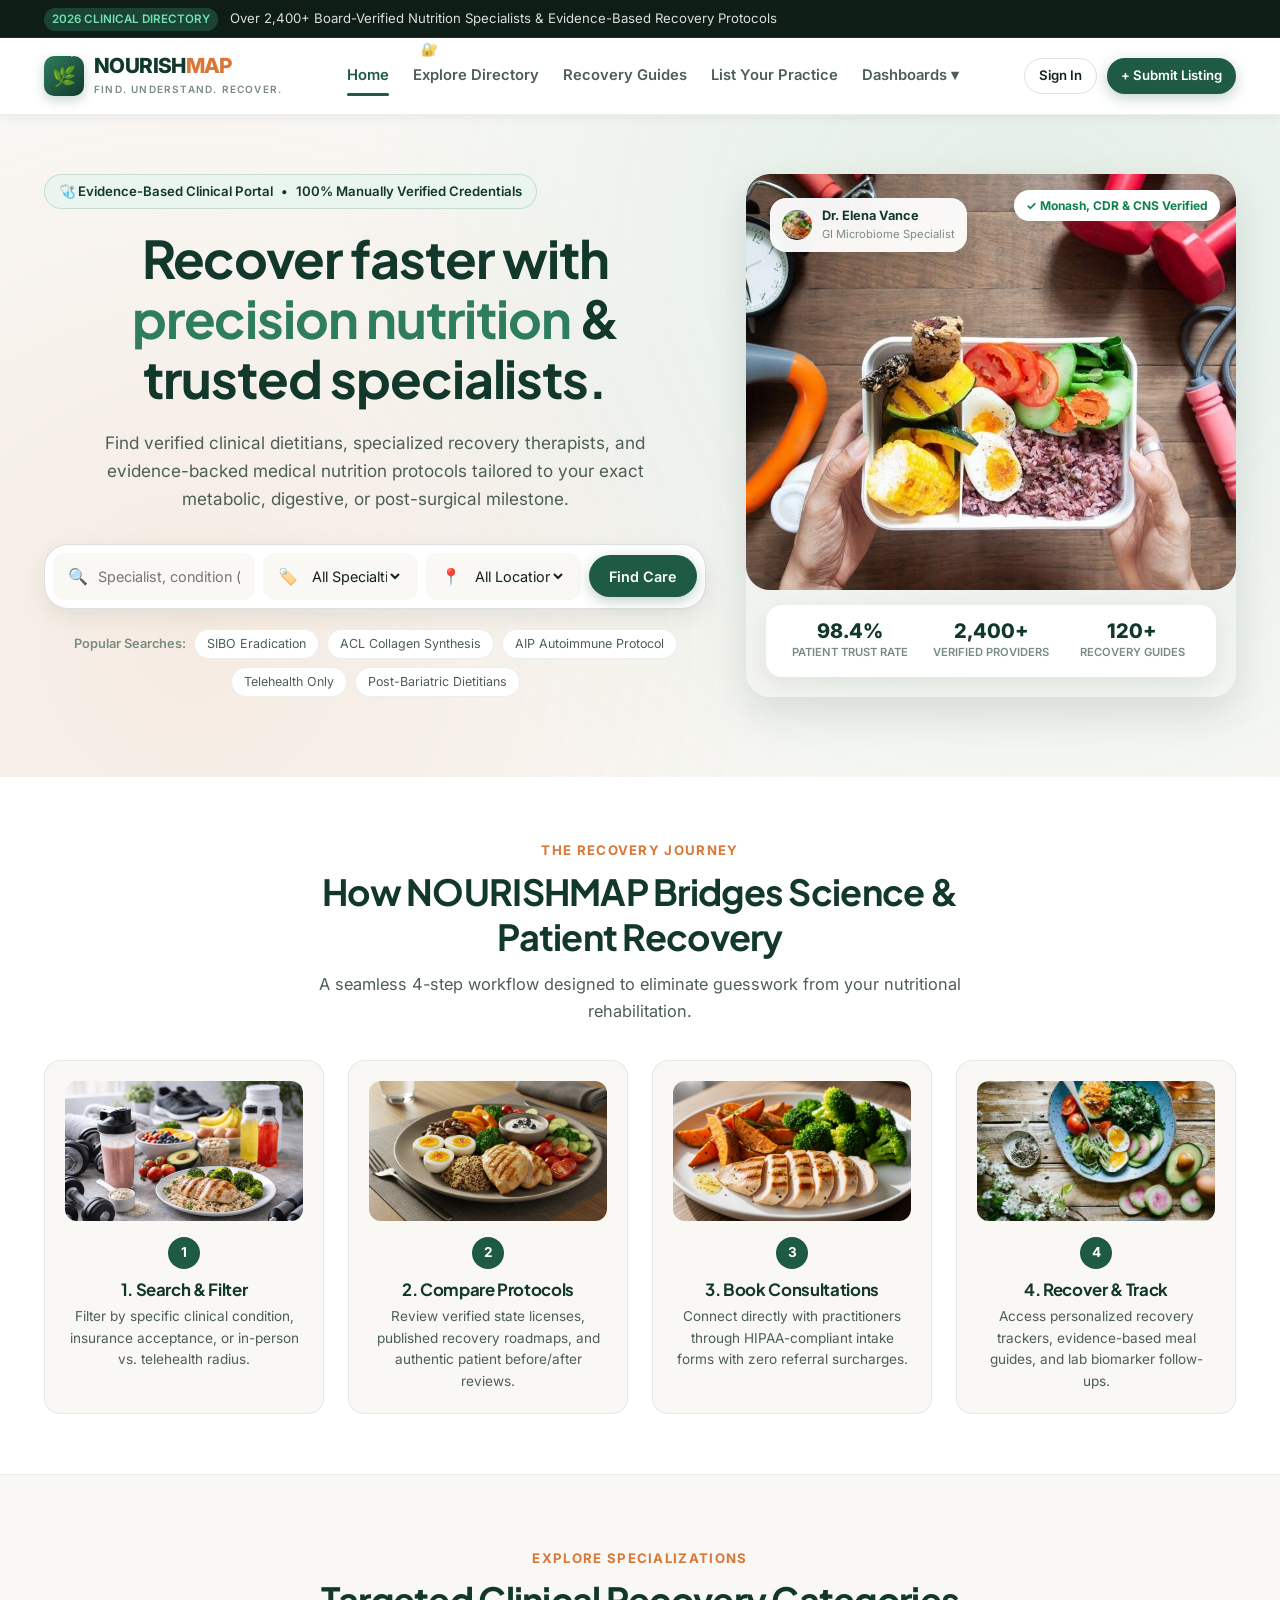
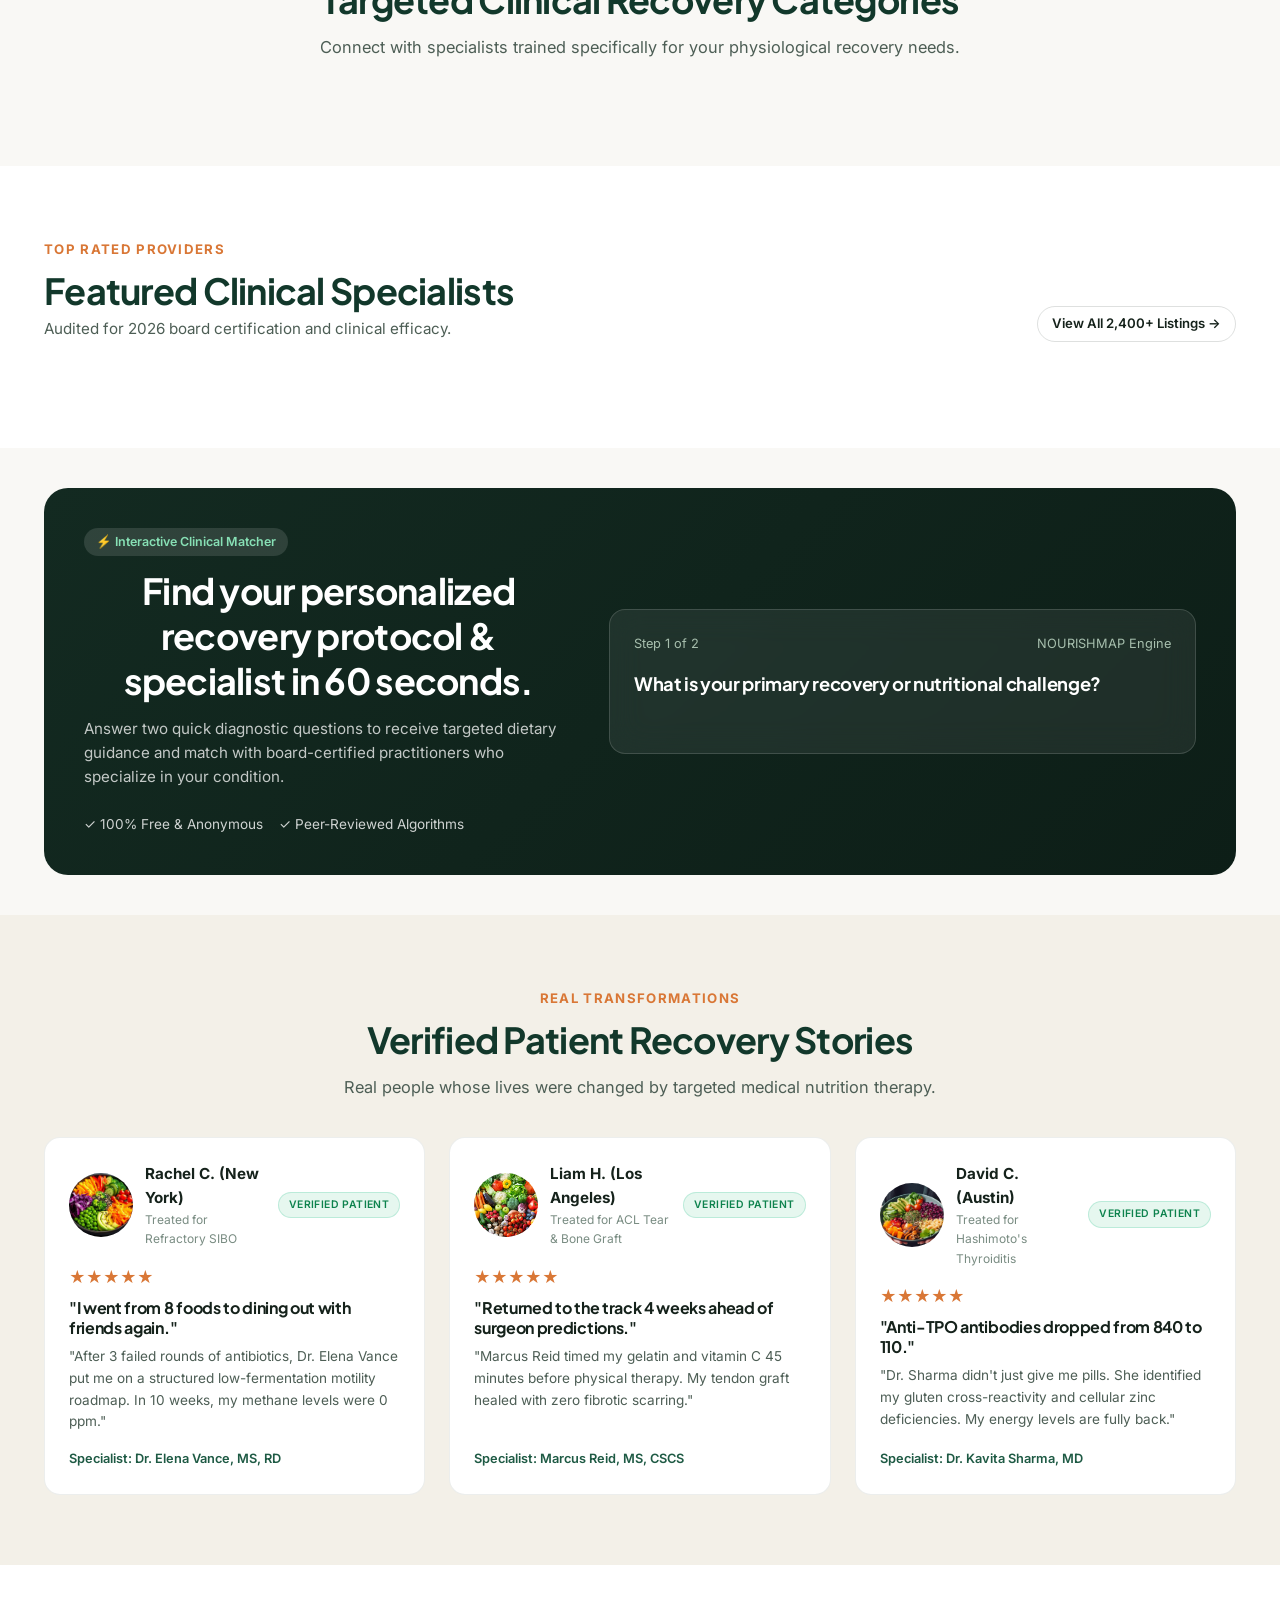
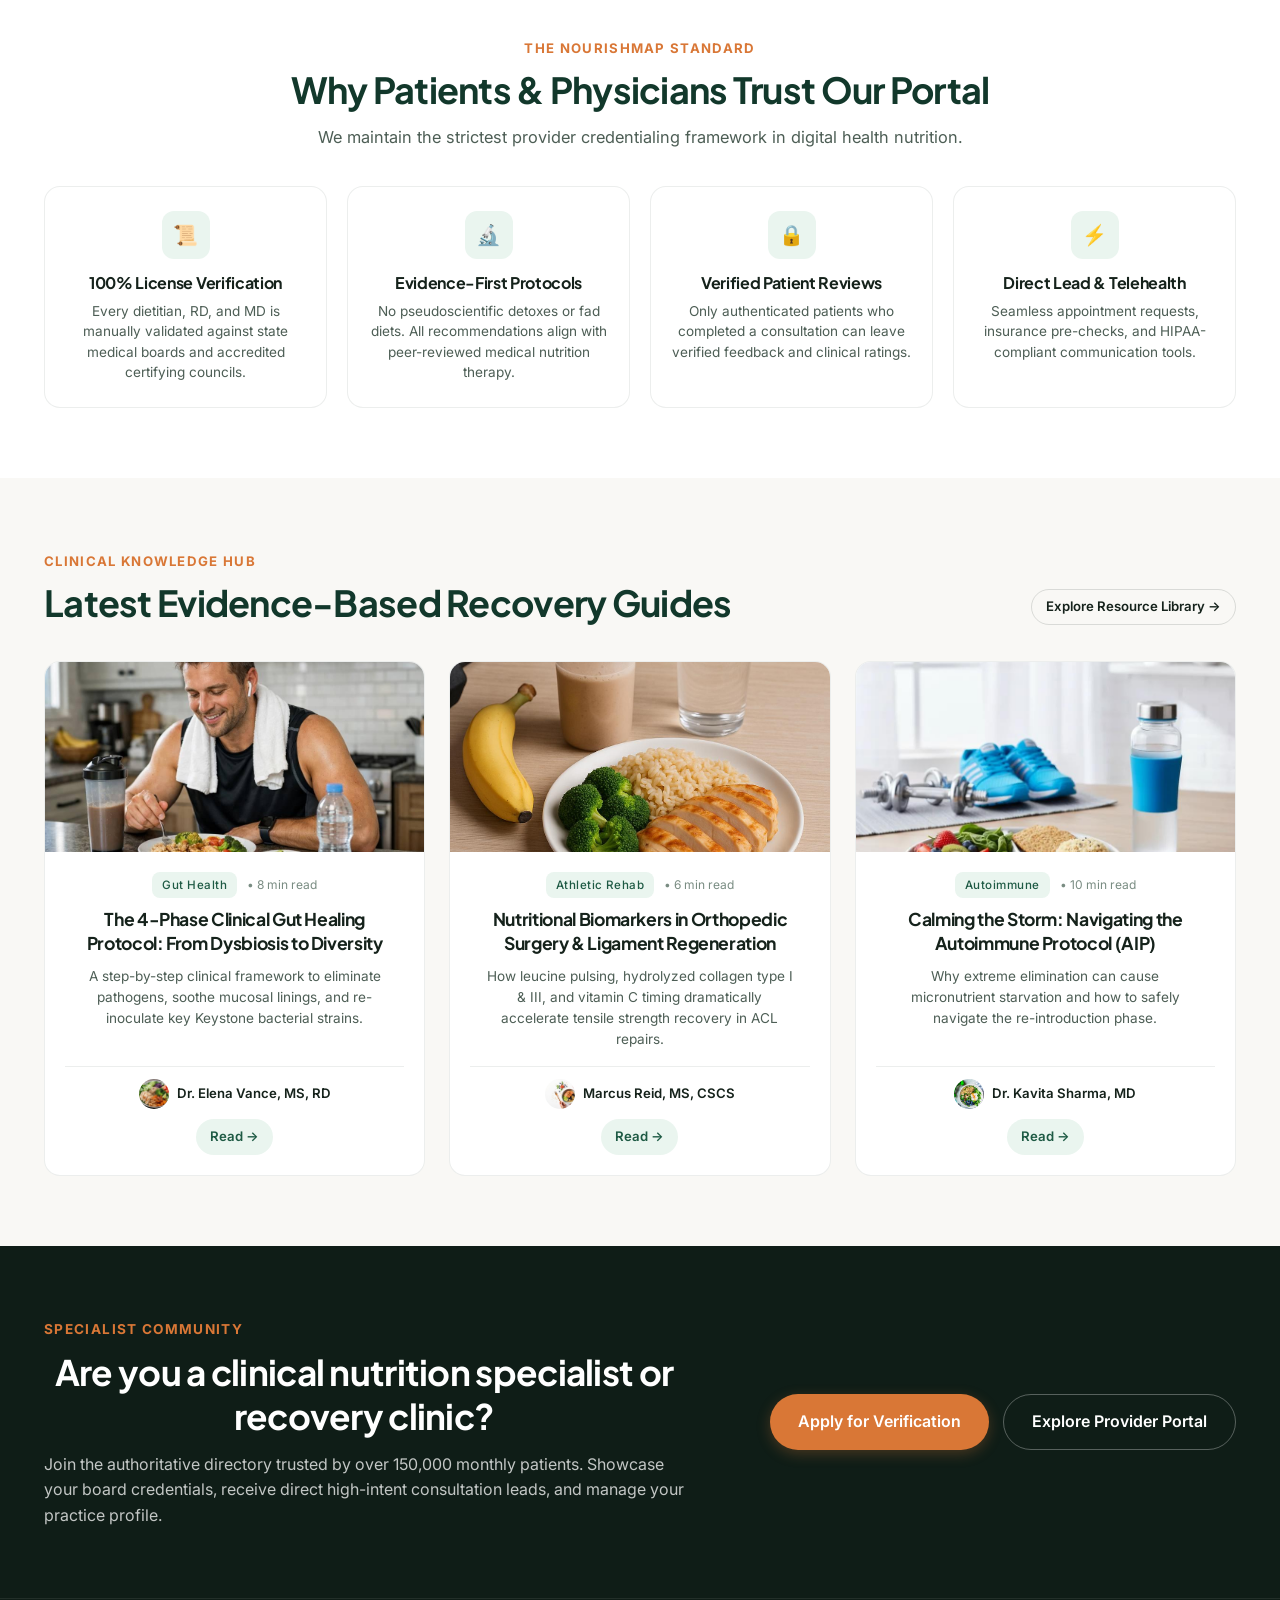
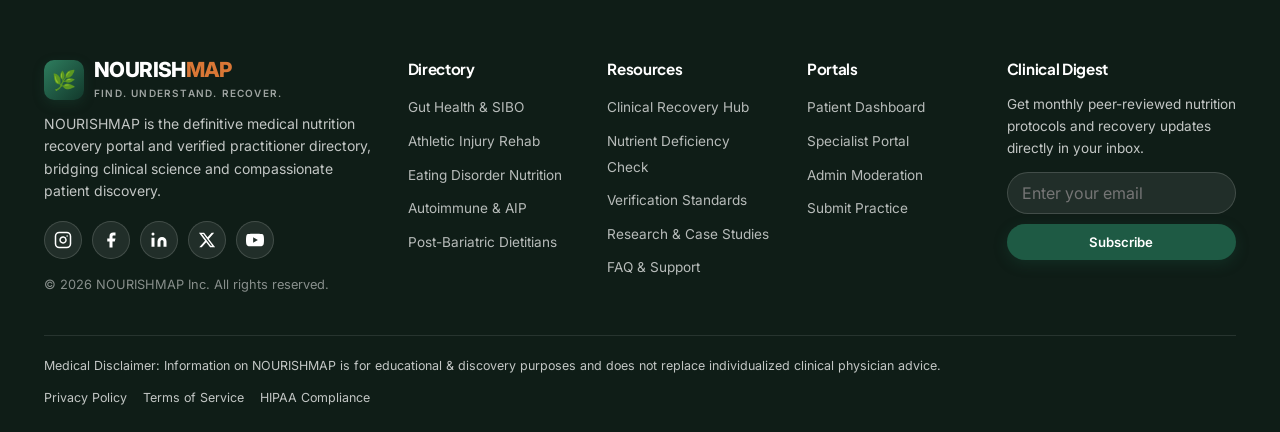
==== commit eead5a1d: "l." ====
--- a/index.html
+++ b/index.html
@@ -30,7 +30,7 @@
       <div class="topbar-links">
         <a href="submit.html" class="topbar-link">Are you a Specialist? <strong>Join the Directory</strong></a>
         <a href="guides.html" class="topbar-link">Clinical Guides</a>
-        <a href="user-dashboard.html" class="topbar-link">Patient Portal</a>
+        <a href="login.html" class="topbar-link">🔐 Sign In / Account</a>
       </div>
     </div>
   </div>
@@ -47,7 +47,7 @@
       </a>
 
       <nav class="nav-desktop">
-        <a href="index.html" class="nav-link">Home</a>
+        <a href="index.html" class="nav-link active">Home</a>
         <a href="directory.html" class="nav-link">Explore Directory</a>
         <a href="guides.html" class="nav-link">Recovery Guides</a>
         <a href="submit.html" class="nav-link">List Your Practice</a>
@@ -64,7 +64,7 @@
       </nav>
 
       <div class="header-actions">
-        <a href="directory.html" class="btn btn-outline btn-sm">Browse Specialists</a>
+        <a href="login.html" class="btn btn-outline btn-sm">Sign In</a>
         <a href="submit.html" class="btn btn-primary btn-sm">+ Submit Listing</a>
         <button class="mobile-toggle" aria-label="Toggle Navigation">☰</button>
       </div>
--- a/css/styles.css
+++ b/css/styles.css
@@ -1559,26 +1559,33 @@
 
 .filter-checkbox-label {
   display: flex;
-  align-items: center;
-  gap: 8px;
-  font-size: 0.85rem;
+  align-items: flex-start;
+  gap: 10px;
+  font-size: 0.88rem;
   color: var(--text-secondary);
   cursor: pointer;
-  margin-bottom: 8px;
-  width: 100%;
+  margin-bottom: 10px;
+  width: 100%;
+  line-height: 1.45;
 }
 
 .filter-checkbox-label input {
   accent-color: var(--primary);
-  width: 16px;
-  height: 16px;
+  width: 18px;
+  height: 18px;
   flex-shrink: 0;
+  margin-top: 2px;
+}
+
+.filter-checkbox-label span {
+  flex: 1;
 }
 
 .filter-checkbox-label .count {
   margin-left: auto;
   font-size: 0.75rem;
   color: var(--text-muted);
+  flex-shrink: 0;
 }
 
 .directory-results-header {
@@ -1808,14 +1815,94 @@
   box-shadow: var(--shadow-sm);
   margin-bottom: 48px;
   width: 100%;
+  box-sizing: border-box;
 }
 
 .evaluator-grid {
   display: grid;
-  grid-template-columns: 1fr 1fr;
+  grid-template-columns: 1.15fr 0.85fr;
   gap: 32px;
-  align-items: center;
-  width: 100%;
+  align-items: start;
+  width: 100%;
+}
+
+/* Dashboard Tab Management */
+.dashboard-tab-pane {
+  display: none;
+  animation: fadeIn 0.25s ease forwards;
+}
+
+.dashboard-tab-pane.active {
+  display: block;
+}
+
+/* Portal App Header Bar (Clean dedicated header for SaaS Dashboards) */
+.portal-app-header {
+  background: #ffffff;
+  border-bottom: 1px solid var(--border-light);
+  padding: 14px 24px;
+  display: flex;
+  align-items: center;
+  justify-content: space-between;
+  position: sticky;
+  top: 0;
+  z-index: 900;
+  box-shadow: var(--shadow-xs);
+}
+
+.portal-brand {
+  display: flex;
+  align-items: center;
+  gap: 12px;
+  text-decoration: none;
+}
+
+.portal-pill {
+  font-size: 0.72rem;
+  font-weight: 700;
+  text-transform: uppercase;
+  letter-spacing: 0.05em;
+  padding: 3px 10px;
+  border-radius: 9999px;
+  background: var(--bg-subtle);
+  color: var(--primary-dark);
+  border: 1px solid var(--border-light);
+}
+
+.portal-nav-actions {
+  display: flex;
+  align-items: center;
+  gap: 12px;
+}
+
+/* Quick Specialty Pills Bar in Directory */
+.directory-quick-pills {
+  display: flex;
+  gap: 8px;
+  overflow-x: auto;
+  padding: 4px 0 16px;
+  margin-bottom: 20px;
+  -webkit-overflow-scrolling: touch;
+}
+
+.quick-pill-btn {
+  padding: 7px 14px;
+  font-size: 0.82rem;
+  font-weight: 600;
+  border-radius: 9999px;
+  border: 1px solid var(--border-medium);
+  background: #ffffff;
+  color: var(--text-secondary);
+  white-space: nowrap;
+  cursor: pointer;
+  transition: all var(--transition-fast);
+}
+
+.quick-pill-btn:hover,
+.quick-pill-btn.active {
+  background: var(--primary);
+  color: #ffffff;
+  border-color: var(--primary);
 }
 
 .submit-layout {
@@ -2650,6 +2737,16 @@
     padding: 24px;
     border-radius: var(--radius-lg);
   }
+
+  .evaluator-card {
+    padding: 22px 16px;
+    border-radius: var(--radius-lg);
+  }
+
+  .evaluator-grid {
+    grid-template-columns: 1fr;
+    gap: 20px;
+  }
   
   .footer-grid {
     grid-template-columns: 1fr;
